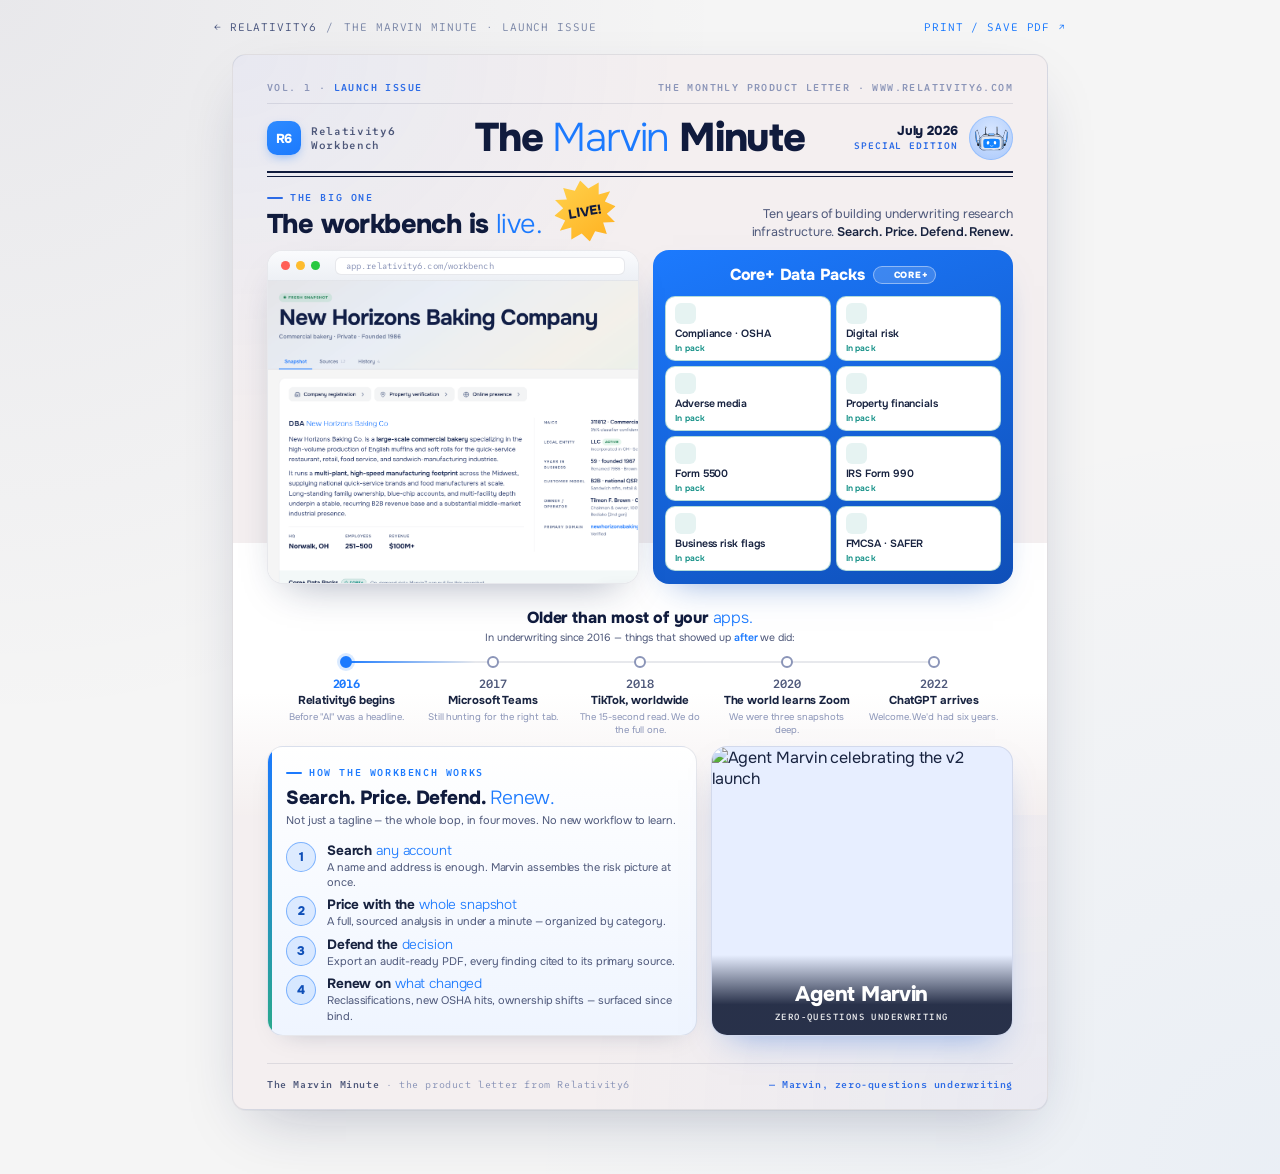
==== marvin-minute/index.html @ 0a1f783b "Host Marvin Minute launch issue + preview card; add Data & Analytics to Week 2" ====
<!DOCTYPE html>
<html lang="en">
<head>
<meta charset="UTF-8" />
<meta name="viewport" content="width=device-width, initial-scale=1.0" />
<title>The Marvin Minute · Launch Issue · Relativity6</title>
<link rel="preconnect" href="https://fonts.googleapis.com" />
<link rel="preconnect" href="https://fonts.gstatic.com" crossorigin />
<link href="https://fonts.googleapis.com/css2?family=Onest:wght@200;300;400;500;600;700;800&family=SUSE+Mono:wght@400;500;600;700&display=swap" rel="stylesheet" />
<link rel="stylesheet" href="artifacts.css" />
</head>
<body>
  <div class="doc-bar">
    <a href="https://relativity6.com">← Relativity6</a><span class="sep">/</span><span>The Marvin Minute · Launch Issue</span>
    <a class="print" href="#" onclick="window.print();return false;">Print / Save PDF ↗</a>
  </div>
  <svg width="0" height="0" style="position:absolute;" aria-hidden="true">
    <defs>
      <symbol id="marvin-bot" viewBox="0 0 568.15 417.18">
        <path fill="#1c232d" d="M383.16,417.18c25.89-.9,62.48.03,79.36-22.56,2.19-2.94,5.08-10.02,6.55-11.44,1.91-1.86,10.29-4.11,13.77-6.22,6.96-4.23,12.53-11.2,14.97-19.02,1.16-3.71,2.56-19.04,3.13-19.87.55-.8,15.24-2.35,18.82-4.16,5.38-2.72,10.06-10.33,10.7-16.29,1.02-9.58-2.02-29.13.23-36.77,1.05-3.57,15.72-11.36,17.83-15.15,1.42-2.54.96-5.53,1.78-8.21l17.85-152.73c-.22-1.75-15.65-19.74-18.18-22.62-2.65-3.01-21.01-22.9-22.5-23.55-2.54-1.1-4.65,2.74-5.28,4.76l-39.67,129.8c-3.07-2.09-8.8-2.47-11.36-4.11-2.19-1.41-7.99-11.21-12.13-14.86-5.83-5.13-17.88-9.06-20.44-11.54-4.19-4.07-4.3-13.18-13.67-19.32-8.51-5.57-30.22-4.99-31.18-6.28-.87-1.16.59-13.22-.57-16.94-1.52-4.9-6.81-3.22-7.6-8.39-2.02-13.21.99-33.32,1.11-47.01.07-7.98-2.62-34.57-.52-39.52.7-1.67,4.69-4.54,5.69-7.3,4.8-13.34-11.5-23.89-21.24-13.26-7.28,7.94-.76,15.59,3.09,22.99v84.12c.54,3.35-7.05,5.87-7.05,8.94v15.5c-6.53-1.83-28.5.52-32.76-2.21-3.77-2.41-.75-15.61-12.65-16.84-24.66-2.55-53.77,1.95-78.9.11-6.53-.43-8.48,15.82-11.19,16.8l-33.33,2.14v-15.5c0-3.29-7.7-5.59-8.07-7.97l.04-85.07c3.32-8.28,10.39-12.59,4.04-21.97-8.65-12.77-27.36-1.76-21.48,12.5,3.15,7.64,4.75,7.49,5.38,17.61,1.17,18.91,2.3,55.59.17,73.96-.76,6.54-5.8,6.61-6.85,10.15-1.2,4.06,1.1,13.67-1.09,16.71-.89,1.24-21.84,1.3-29.6,6.57-9.34,6.35-9.28,16.33-13.43,20.56-2.3,2.34-13.22,6.76-18.04,10.94-3.76,3.26-11.09,14.34-12.02,14.97-.82.55-12.45,4.03-12.94,3.55L42.97,59.58c-1.08-.91-1.9-.29-2.96.06-2.19.72-28.07,29.33-31.53,33.48C2.95,99.76-.24,101.39.01,110.62c.8,29.13,8.3,66.29,11.83,96.15,2.04,17.19,2.34,38.1,5.37,54.63,1.63,8.87,18.13,15.64,19.53,20.45,2.06,7.09-.63,24.9.24,33.76,1.39,14.26,8.83,19.78,22.47,21.5,1.57.2,7.22-.25,7.48.02.3.3-.19,6.78.02,8.49,2.08,17.27,9.26,29.02,25.92,35.08,1.48.54,3.9.05,4.84.64.76.47,6.41,12.11,9.16,15.33,17.36,20.29,52.32,19.59,77.41,20.52M372.65,121.66c1.18-5.68,16.37-5.08,15.96,2.47-4.54-1.35-8.98-.68-13.5-.99-1.46-.1-2.92.75-2.46-1.48ZM336.66,142.14c.59-.58,14.3-.12,16.52-.04,15,.5,45.18,1.09,58.65,4.3,7.57,1.8,14.72,6.83,16.74,14.74l-88.24-3.95c-1.38-.42-4.21-14.5-3.66-15.04ZM258.74,125.64c0-.11,1.39-1.5,1.5-1.5h60.94c1.51.5,9.3,22.07,8.49,22.99h-70.93s0-21.49,0-21.49ZM243.23,125.11c2.31-2.14,9.22-.46,12.52-.97v23c0,.93-17.2,1.2-18.51,1.01-1.83-.27-1.3.56-1.5-1.51-.2-2.06,6.37-20.48,7.5-21.53ZM190.56,119.38c.77.75,1.69,4.28,1.24,4.75-.52.54-12.41-2.28-14.97-1-1.67-6.47,11.38-6.05,13.73-3.75ZM153.58,146.37l75.19-4.23c.59.52-3.91,14.81-4.66,15.04l-87.25,3.95c3.01-7.52,8.84-12.76,16.72-14.75ZM24.04,259.57c-4.13-21.12-4.61-48.69-7.19-70.8-3.09-26.4-6.41-52.81-9.96-79.16.02-4.95,4.45-8.21,7.59-11.46l21.47,171.97c-1.03,1.2-11.22-7-11.92-10.56ZM64.43,295.14h-19.48c-.3,0-.3-6,0-6,2.96,0,20.25-.75,20.98,0,.5.52-.04,6-1.5,6ZM65.93,283.14h-21.98c-1.05,0-.08-19.12,0-21,.36-7.92-.8-13.09,8.18-16.31,17.31-6.21,13.55-.84,13.8,13.31.04,2.13,1.2,24,0,24ZM66.04,225.74c-.37,2.32.42,8.22-.25,9.25-.5.77-14.51,3.12-17.84,4.65-3.46,1.58-6.03,4.26-8.99,6.49L20.09,92.58c.14-2.19,10.99-13.96,13.35-16.45.99-1.04,5.24-5.95,6.49-4.98l38.03,126.55c-2.87,5.79-6.91,10.6-9.08,16.91-1.1,3.19-2.32,7.83-2.85,11.15ZM80.41,340.15c2.78,8.95,12.6,11.52,13.33,13.65,1.09,3.15.66,15.23.65,19.35-25.16-7.33-19.76-37.3-20.43-57.55-.89-27-3.09-59.23-1.08-86.01.98-13.1,7.51-29.44,22.02-31.45-2.39,5.97-1.63,15.69-3.43,21.06-.97,2.92-6.74,4.7-9.38,8.61-2.94,4.34-3.84,9.62-4.21,14.78-2.27,31.15,1.86,66.32,2.53,97.56ZM453.04,396.12c-19.1,18.41-74.91,13.46-100.93,13.98-43.74.86-87.99,1.9-131.88,1.09-24.46-.45-81.61,1.11-100.67-11.23-23.9-15.47-20.31-58.01-21.62-83.36-1.45-28.14-3.53-56.75-2.08-85,2.51-48.64,15.22-63.93,64.44-66.5,20.54-1.07,42.61-1.24,63.28-1.66,51.55-1.04,104.19-1.35,155.59.66,53.38,2.09,88.77-2.35,93.35,62.56,1.65,23.41.88,54.27.06,78.02-.82,23.47-2.38,74.9-19.53,91.45ZM494.47,315.6c-.65,15.28,1.48,39.98-10.41,51.58-1.8,1.75-10.54,7.69-12.53,5.95-.79-.69,3.93-17.57,3.16-20.82,12.73-3.13,14.11-13.32,14.86-24.64,1.03-15.64-.2-33.17-.08-49.08.1-12.65,3.45-32.7-.25-44.67-2.43-7.83-9.48-9.38-11.45-13.54-.72-1.51-5.35-23.26-3.73-23.27,7.34,0,16.32,13.14,18.51,19.48,6.78,19.67,2.91,75.99,1.92,99ZM523.48,297.14h-20.98c-.17-1.41-.26-7,1.5-7,2.59,0,18.79-.69,19.48,0,.25.25.35,7,0,7ZM523.48,284.14h-20.98c-1.25,0-.02-22.77,0-25,.02-2.22-.54-14.48,0-15,1.1-1.09,10.56.93,12.69,1.81,7.36,3.03,7.76,8.04,8.3,15.2.13,1.78,1.15,23,0,23ZM527.98,247.15c-1.01-8.81-24.45-9.99-25.46-11.03-.43-.44-.83-10.05-1.29-12.21-2.27-10.56-5.37-17.96-12.31-26.26l38.56-126.9c-.22-1.02,1.83-.74,1.98-.61.13.11.47,1.98,1.46,3.01,3.32,3.47,16.5,15.7,16.59,19.42l-19.53,154.57ZM542.17,261.84c-.35.56-9.61,8.02-10.21,8.28-1.19.51-1.89-.18-1.44-1.43l22.43-171.56c5.11,4.82,9.15,7.5,7.48,15.48l-18.26,149.22Z"/>
        <path fill="#d1e1ff" d="M223.57,163.44c51.55-1.04,104.19-1.35,155.59.66,53.38,2.09,88.77-2.35,93.35,62.56,1.65,23.41.88,54.27.06,78.02-.82,23.47-2.38,74.9-19.53,91.45-19.1,18.41-74.91,13.46-100.93,13.98-43.74.86-87.99,1.9-131.88,1.09-24.46-.45-81.61,1.11-100.67-11.23-23.9-15.47-20.32-58.01-21.62-83.36-1.45-28.14-3.53-56.75-2.08-85,2.51-48.64,15.22-63.93,64.44-66.5,20.54-1.07,42.61-1.24,63.28-1.66ZM222.58,173.44c-21.53.47-81.51-.29-97.93,8.97-22.16,12.49-19.32,50.38-19.71,72.27-.55,31.18-.68,64.58,3.09,95.83,7.06,58.45,39.96,48.01,88.32,49.6,58.5,1.92,116.3,1.68,174.75,0,36.9-1.06,78.48,7.84,86.31-38.61,5.9-34.99,6.93-89.16,5.18-124.89-1.78-36.42-5.14-56.5-45.46-60.5-60.19-5.97-133.49-3.99-194.55-2.66Z"/>
        <path fill="#d1e1ff" d="M529.46,70.15c.13.11.47,1.98,1.46,3.01,3.32,3.47,16.5,15.69,16.59,19.42l-19.53,154.57c-1.01-8.81-24.45-9.99-25.46-11.03-.43-.44-.83-10.05-1.29-12.21-2.27-10.56-5.37-17.96-12.31-26.26l38.56-126.9c-.22-1.02,1.83-.74,1.98-.61Z"/>
        <path fill="#d1e1ff" d="M39.94,71.14l38.03,126.55c-2.87,5.79-6.91,10.6-9.08,16.91-1.1,3.19-2.32,7.83-2.85,11.15-.37,2.32.42,8.22-.25,9.25-.5.77-14.51,3.12-17.84,4.65s-6.03,4.26-8.99,6.49L20.1,92.58c.14-2.19,10.99-13.96,13.35-16.45.99-1.04,5.24-5.95,6.49-4.98Z"/>
        <path fill="#1283ff" d="M35.95,270.13c-1.03,1.2-11.22-7-11.92-10.56-4.13-21.12-4.61-48.69-7.19-70.8-3.09-26.4-6.41-52.81-9.96-79.16.02-4.95,4.45-8.21,7.59-11.46l21.47,171.97Z"/>
        <path fill="#1283ff" d="M542.17,261.84c-.35.56-9.61,8.02-10.21,8.28-1.19.51-1.89-.18-1.44-1.43l22.43-171.56c5.12,4.82,9.15,7.5,7.48,15.48l-18.26,149.22Z"/>
        <path fill="#7abaff" d="M321.18,124.14c1.51.5,9.3,22.07,8.49,22.99h-70.93s0-21.49,0-21.49c0-.11,1.39-1.5,1.5-1.5h60.94Z"/>
        <path fill="#7abaff" d="M471.54,373.13c-.79-.69,3.93-17.57,3.16-20.82,12.73-3.13,14.11-13.32,14.86-24.64,1.03-15.64-.2-33.17-.08-49.08.1-12.65,3.45-32.7-.25-44.67-2.43-7.83-9.48-9.38-11.45-13.54-.72-1.51-5.35-23.26-3.73-23.27,7.34,0,16.32,13.14,18.51,19.48,6.78,19.67,2.91,75.99,1.92,99-.65,15.28,1.48,39.98-10.41,51.58-1.8,1.75-10.54,7.69-12.53,5.95Z"/>
        <path fill="#7abaff" d="M94.9,198.14c-2.39,5.97-1.63,15.69-3.43,21.06-.97,2.92-6.74,4.7-9.38,8.61-2.94,4.34-3.84,9.62-4.21,14.78-2.27,31.15,1.86,66.32,2.53,97.56,2.78,8.95,12.6,11.52,13.33,13.65,1.09,3.15.66,15.23.65,19.35-25.16-7.33-19.76-37.3-20.43-57.55-.89-27-3.09-59.23-1.08-86.01.98-13.1,7.51-29.44,22.02-31.45Z"/>
        <path fill="#e1e7ef" d="M428.57,161.13l-88.24-3.95c-1.38-.42-4.21-14.5-3.66-15.04.59-.58,14.3-.12,16.52-.04,15,.5,45.18,1.09,58.65,4.3,7.57,1.8,14.72,6.83,16.74,14.74Z"/>
        <path fill="#e1e7ef" d="M228.77,142.14c.59.52-3.91,14.81-4.66,15.04l-87.25,3.95c3.01-7.52,8.84-12.76,16.72-14.75l75.19-4.23Z"/>
        <path fill="#7abaff" d="M65.93,259.14c.04,2.13,1.2,24,0,24h-21.98c-1.05,0-.08-19.12,0-21,7.15-2.45,14.39-3.54,21.98-3Z"/>
        <path fill="#7abaff" d="M523.48,261.14c.13,1.78,1.15,23,0,23h-20.98c-1.25,0-.02-22.77,0-25l20.98,2Z"/>
        <path fill="#7abaff" d="M255.74,124.14v23c0,.93-17.2,1.2-18.51,1.01-1.83-.27-1.3.56-1.5-1.51s6.37-20.48,7.5-21.53c2.31-2.14,9.22-.46,12.52-.97Z"/>
        <path fill="#fff" d="M65.93,259.14c-7.59-.54-14.82.55-21.98,3,.36-7.92-.8-13.09,8.18-16.31,17.31-6.21,13.55-.84,13.8,13.31Z"/>
        <path fill="#fff" d="M523.48,261.14l-20.98-2c.02-2.22-.54-14.48,0-15,1.1-1.09,10.56.93,12.69,1.81,7.36,3.03,7.76,8.04,8.3,15.2Z"/>
        <path fill="#7abaff" d="M523.48,290.14c.25.25.35,7,0,7h-20.98c-.17-1.41-.26-7,1.5-7,2.59,0,18.79-.69,19.48,0Z"/>
        <path fill="#7abaff" d="M65.93,289.14c.5.52-.04,6-1.5,6h-19.48c-.3,0-.3-6,0-6,2.96,0,20.25-.75,20.98,0Z"/>
        <path fill="#1283ff" d="M388.61,124.13c-4.54-1.35-8.98-.68-13.5-.99-1.46-.1-2.92.75-2.46-1.48,1.18-5.68,16.37-5.08,15.96,2.47Z"/>
        <path fill="#1283ff" d="M190.56,119.38c.77.75,1.69,4.28,1.24,4.75-.52.54-12.41-2.28-14.97-1-1.67-6.47,11.38-6.05,13.73-3.75Z"/>
        <path fill="#23334b" d="M222.58,173.44c61.06-1.33,134.36-3.31,194.55,2.66,40.32,4,43.67,24.08,45.46,60.5,1.75,35.73.72,89.9-5.18,124.89-7.83,46.44-49.41,37.55-86.31,38.61-58.45,1.68-116.25,1.92-174.75,0-48.36-1.58-81.26,8.85-88.32-49.6-3.77-31.25-3.64-64.65-3.09-95.83.39-21.89-2.45-59.78,19.71-72.27,16.43-9.26,76.41-8.5,97.93-8.97ZM229.57,179.44c-21.77.41-84.85-.83-101.38,7.53-3.7,1.87-7.25,5-9.51,8.48-13.31,20.47-8.95,109.07-6.78,136.18,1.23,15.37,1.62,41.9,13.45,52.54,14.37,12.91,58.44,9.46,77.98,9.94,65.04,1.61,133.88,3.03,198.81.08,30.97-1.41,45.74-3.91,50.28-37.67,4.81-35.85,10.07-119.73-.15-152.58-6.22-19.99-24.67-21.79-43.13-22.83-58.3-3.26-121.04-2.75-179.56-1.66Z"/>
        <path fill="#e1e7ef" d="M229.57,179.44c58.53-1.09,121.27-1.59,179.56,1.66,18.46,1.03,36.91,2.84,43.13,22.83,10.22,32.84,4.96,116.73.15,152.58-4.53,33.76-19.3,36.27-50.28,37.67-64.93,2.96-133.76,1.53-198.81-.08-19.54-.48-63.61,2.97-77.98-9.94-11.83-10.63-12.22-37.17-13.45-52.54-2.17-27.11-6.53-115.71,6.78-136.18,2.27-3.48,5.81-6.61,9.51-8.48,16.52-8.36,79.61-7.12,101.38-7.53ZM231.57,215.44c-11.36.25-22.98.16-34.3.66-27.18,1.2-51.03-.22-53.45,33.5-1.7,23.75-.49,56.04,1,80.08,1.62,26.26,6.9,38.37,35.47,40.5,56.77,4.24,123.63,1.77,180.82-.08,27.38-.88,58.74,5.06,62.46-31.48,1.96-19.27,5.09-86.85-.78-102.18-7.58-19.79-29.76-19.59-47.61-20.34-46.82-1.97-96.64-1.7-143.6-.66Z"/>
        <path fill="#1283ff" d="M231.57,215.44c46.96-1.04,96.78-1.3,143.6.66,17.85.75,40.03.55,47.61,20.34,5.87,15.32,2.74,82.9.78,102.18-3.72,36.55-35.07,30.6-62.46,31.48-57.19,1.85-124.05,4.32-180.82.08-28.56-2.13-33.84-14.24-35.47-40.5-1.48-24.04-2.7-56.33-1-80.08,2.41-33.72,26.26-32.3,53.45-33.5,11.33-.5,22.95-.41,34.3-.66Z"/>
        <circle fill="#e1e7ef" cx="183.77" cy="12.85" r="9.73"/>
        <circle fill="#e1e7ef" cx="379.59" cy="12.85" r="9.73"/>
        <circle fill="#fff" cx="186.95" cy="10.2" r="2.65"/>
        <circle fill="#fff" cx="383.11" cy="10.2" r="2.65"/>
        <path fill="#fff" d="M223.15,251.64c13.49-1.52,24.2,12.09,24.12,24.7-.08,13.31-9.58,36.53-25.53,36.31-23.6-.33-26.99-57.83,1.41-61.01Z"/>
        <path fill="#fff" d="M342.37,252.25c8.33-.66,16.75,5.71,20.14,12.94,3.13,6.68,3.73,23.94,1.75,31.06-1.67,6.03-8.59,15.38-15.2,16.33-27.92,4.04-36.58-57.98-6.69-60.33Z"/>
        <path fill="#fff" d="M254.6,327.2c1.97-.63,6.78,3.09,9.07,4.03,14.75,6.09,32.11,6.8,46.47-.81,1.54-.82,7.76-6.47,7.81-.46.04,4.96-13.44,11.75-17.72,13.25-12.33,4.34-25.75,2.7-36.86-4.11-1.7-1.04-13.98-10.24-8.76-11.91Z"/>
      </symbol>
      <symbol id="marvin-full" viewBox="0 0 568.15 677.61">
        <path fill="#1c232d" d="M360.64,592.14c4.56,4.51,19.74-11.99,25.03-5.29,10.26,25.83,21.35,51.78,29.18,78.52,1.03,3.51,4.43,10.24.02,11.56l-267.99.68c-4.78-2-1.51-8.68-.53-12.47,6.76-26.11,18.77-52.84,27.55-78.42,5.26-7.24,21.13,11.08,25.41,5.42,1.42-1.88,1.17-20.21.43-20.96-.42-.43-6.48.04-10.46-5.02-3.5-4.44-2.37-8.27-4.41-11.59-2.39-3.89-13.87-8.06-15.1-14.88-3.08-5.94-4.92-51.79-7.45-52.57-2.95-.91-10.09,3.64-13.23,3.84s-4.48-2.76-7.51-.88-14.94,21.08-15.55,24.82c-.53,3.22,4.33,7.56,6.02,11.56,1.07,2.53,1.24,6.98,2.36,8.64.83,1.23,8.88,4.76,11.36,6.63,5.19,3.92,13.7,15.45,14,21.99.25,5.59-11.62,26.76-16.62,28.21-1.95.57-8-.1-8.29.2-1.7,1.8,2.84,11.65-9.97,15.52-9.27,2.8-49.55,7.01-59.29,6.42-11.44-.7-11.03-11.54-14.91-14.67-1.33-1.08-6.78-1.66-9.67-3.82-4.24-3.15-6.94-9.8-7.03-14.95-.2-10.68,11.27-58.38,17.52-66.44,4.67-6.02,12.57-4.65,14.2-6.29.43-.43,3.07-9.36,4.05-11.44,9.25-19.55,21.7-36.24,40.44-47.52,3.39-2.04,11.67-4.42,13.64-6.35,1.9-1.86,1.41-4.35,2.72-5.53,1.24-1.11,28.4-10.96,31.22-11.49l76.99-1.43c-.14-1.74.49-4.71-.44-6.07-1.42-2.07-43.47-.65-50.05-.9-25.09-.92-60.05-.23-77.41-20.52-2.75-3.22-8.41-14.85-9.16-15.33-.94-.59-3.36-.1-4.84-.64-16.65-6.06-23.84-17.81-25.92-35.08-.21-1.71.28-8.19-.02-8.49-.26-.26-5.91.18-7.48-.02-13.64-1.73-21.08-7.25-22.47-21.5-.87-8.86,1.83-26.68-.24-33.76-1.4-4.81-17.9-11.59-19.53-20.45-3.03-16.53-3.33-37.44-5.37-54.63C8.32,176.92.82,139.75.01,110.62c-.25-9.24,2.94-10.86,8.46-17.5,3.46-4.16,29.35-32.76,31.53-33.48,1.06-.35,1.88-.97,2.96-.06l40.95,133.56c.5.49,12.12-2.99,12.94-3.55.93-.63,8.26-11.71,12.02-14.97,4.83-4.18,15.75-8.6,18.04-10.94,4.15-4.22,4.08-14.21,13.43-20.56,7.75-5.27,28.7-5.33,29.6-6.57,2.19-3.04-.1-12.65,1.09-16.71,1.04-3.53,6.09-3.61,6.85-10.15,2.13-18.36.99-55.05-.17-73.96-.62-10.12-2.23-9.97-5.38-17.61-5.88-14.26,12.83-25.27,21.48-12.5,6.35,9.37-.72,13.69-4.04,21.97l-.04,85.07c.37,2.39,8.07,4.68,8.07,7.97v15.5l33.33-2.14c2.71-.98,4.66-17.22,11.19-16.8,25.14,1.84,54.25-2.67,78.9-.11,11.89,1.23,8.88,14.43,12.65,16.84,4.26,2.73,26.23.38,32.76,2.21v-15.5c0-3.07,7.59-5.59,7.06-8.94V27.58c-3.86-7.4-10.38-15.05-3.1-22.99,9.74-10.62,26.03-.08,21.24,13.26-.99,2.76-4.98,5.64-5.69,7.3-2.1,4.96.59,31.55.52,39.52-.12,13.69-3.13,33.8-1.11,47.01.79,5.17,6.09,3.49,7.6,8.39,1.15,3.72-.3,15.78.57,16.94.96,1.29,22.68.71,31.18,6.28,9.37,6.14,9.48,15.25,13.67,19.32,2.56,2.48,14.6,6.41,20.44,11.54,4.14,3.64,9.94,13.45,12.13,14.86,2.56,1.65,8.29,2.02,11.36,4.11l39.67-129.8c.63-2.02,2.74-5.86,5.28-4.76,1.49.65,19.85,20.54,22.5,23.55s17.96,20.87,18.18,22.62l-17.85,152.73c-.83,2.69-.37,5.67-1.78,8.21-2.11,3.79-16.78,11.59-17.83,15.15-2.25,7.64.79,27.19-.23,36.77-.63,5.97-5.32,13.57-10.7,16.29-3.47,2.11-11.86,4.36-13.77,6.22-1.47,1.42-4.36,8.5-6.55,11.44-16.88,22.59-53.46,21.66-79.36,22.56-7.38.26-55.41-1.04-57.49.96-.22.21-.29,6,0,6h68.43c.69,0,6.22,1.18,7.51,1.48,3.3.78,30.76,9.82,31.97,11,1.62,1.57.37,4.28,1.95,6.05,1.04,1.17,7.69,2.66,10.06,3.93,15.9,8.48,29.14,22.28,38.09,37.87,3.12,5.43,7.71,19.3,10.38,22.61,2.09,2.6,8.21,1.77,11.94,5.05,8.39,7.39,21.16,62.17,19.23,73.27-.96,5.52-4.82,9.96-9.76,12.22-1.8.83-5.76.92-6.74,1.75-3.05,2.58-2.42,13.29-13,14.58-12.82-2.74-58.85-1.71-67.1-9.37-4.32-4.01-3.28-12.25-4.06-13.44-.19-.29-3.47,2.25-6.77,1.37-5.08-1.35-13.99-16.45-15.67-21.39-4.85-14.22,5.4-25.26,16.54-32.4,1.58-1.01,7.52-3.37,7.74-3.74.37-.62.41-6.35,1.38-9.13,1.07-3.09,6.68-8.76,6.61-10.02-.23-4.61-13.53-25.42-17.84-27.27-1.5-.64-3.78,1.85-7.34,1.53-4.31-.38-11.32-7.77-12.51-2.27-3.29,15.18-4.69,41.45-9.56,54.45-.95,2.53-11.31,10.6-12,11.89-1.64,3.08-.63,7.19-3.52,11.48-4.28,6.37-11,4.85-11,5.49,0,2.96-.75,20.26,0,21ZM529.46,70.15c-.15-.13-2.2-.41-1.98.61l-38.56,126.9c6.94,8.3,10.04,15.7,12.31,26.26.46,2.16.87,11.77,1.29,12.21,1,1.03,24.45,2.21,25.46,11.03l19.53-154.57c-.09-3.73-13.28-15.95-16.59-19.42-.99-1.03-1.33-2.9-1.46-3.01ZM39.94,71.14c-1.25-.96-5.51,3.94-6.49,4.98-2.37,2.49-13.21,14.26-13.35,16.45l18.87,153.56c2.96-2.24,5.53-4.91,8.99-6.49s17.34-3.87,17.84-4.65c.67-1.03-.12-6.94.25-9.25.52-3.32,1.75-7.95,2.85-11.15,2.17-6.3,6.21-11.12,9.08-16.91l-38.03-126.55ZM542.17,261.84l18.26-149.22c1.67-7.98-2.36-10.66-7.48-15.48l-22.43,171.56c-.45,1.25.25,1.94,1.44,1.43.6-.26,9.86-7.73,10.21-8.28ZM35.95,270.13L14.48,98.16c-3.15,3.24-7.57,6.5-7.59,11.46,3.55,26.35,6.87,52.75,9.96,79.16,2.59,22.11,3.06,49.68,7.19,70.8.7,3.56,10.89,11.76,11.92,10.56ZM190.56,119.38c-2.35-2.3-15.4-2.72-13.73,3.75,2.56-1.28,14.45,1.54,14.97,1,.45-.47-.47-4-1.24-4.75ZM388.61,124.13c.41-7.55-14.78-8.16-15.96-2.47-.46,2.24,1,1.38,2.46,1.48,4.52.31,8.96-.36,13.5.99ZM255.74,124.14c-3.3.51-10.21-1.17-12.52.97-1.13,1.05-7.7,19.46-7.5,21.53s-.33,1.24,1.5,1.51c1.32.19,18.51-.08,18.51-1.01v-23ZM321.18,124.14h-60.94c-.11,0-1.5,1.39-1.5,1.5v21.5h70.93c.81-.93-6.98-22.5-8.49-23ZM228.77,142.14l-75.19,4.23c-7.88,2-13.71,7.23-16.72,14.75l87.25-3.95c.75-.22,5.25-14.51,4.66-15.04ZM428.57,161.13c-2.01-7.91-9.17-12.94-16.74-14.74-13.47-3.2-43.65-3.79-58.65-4.3-2.23-.07-15.94-.54-16.52.04-.55.54,2.28,14.62,3.66,15.04l88.24,3.95ZM223.57,163.44c-20.66.42-42.73.59-63.28,1.66-49.21,2.57-61.93,17.86-64.44,66.5-1.46,28.25.63,56.86,2.08,85,1.31,25.35-2.28,67.89,21.62,83.36,19.06,12.34,76.22,10.78,100.67,11.23,43.89.81,88.14-.23,131.88-1.09,26.01-.51,81.83,4.44,100.93-13.98,17.16-16.54,18.72-67.98,19.53-91.45.83-23.75,1.6-54.61-.06-78.02-4.58-64.91-39.97-60.46-93.35-62.56-51.4-2.01-104.03-1.7-155.59-.66ZM471.54,373.13c1.99,1.74,10.73-4.2,12.53-5.95,11.89-11.61,9.75-36.3,10.41-51.58.98-23.01,4.86-79.33-1.92-99-2.18-6.34-11.17-19.48-18.51-19.48-1.62,0,3.01,21.75,3.73,23.27,1.97,4.16,9.02,5.71,11.45,13.54,3.71,11.97.35,32.02.25,44.67-.13,15.91,1.11,33.44.08,49.08-.75,11.32-2.13,21.51-14.86,24.64.77,3.25-3.95,20.12-3.16,20.82ZM94.9,198.14c-14.51,2-21.04,18.35-22.02,31.45-2.01,26.78.19,59.01,1.08,86.01.67,20.25-4.74,50.22,20.43,57.55,0-4.12.44-16.21-.65-19.35-.74-2.13-10.56-4.7-13.33-13.65-.68-31.24-4.81-66.41-2.53-97.56.38-5.16,1.27-10.44,4.21-14.78,2.65-3.91,8.41-5.69,9.38-8.61,1.79-5.37,1.03-15.09,3.43-21.06ZM43.95,262.14c-.08,1.88-1.05,21,0,21h21.98c1.2,0,.04-21.87,0-24-.25-14.15,3.51-19.52-13.8-13.31-8.98,3.22-7.83,8.39-8.18,16.31ZM502.5,259.14c-.02,2.23-1.25,25,0,25h20.98c1.15,0,.13-21.22,0-23-.53-7.16-.94-12.16-8.3-15.2-2.13-.88-11.59-2.9-12.69-1.81-.53.53.02,12.79,0,15ZM65.93,289.14c-.73-.75-18.02,0-20.98,0-.3,0-.3,6,0,6h19.48c1.46,0,2-5.48,1.5-6ZM523.48,290.14c-.69-.69-16.89,0-19.48,0-1.76,0-1.67,5.59-1.5,7h20.98c.35,0,.25-6.75,0-7ZM317.68,421.14h-74.93v4h74.93v-4ZM393.61,432.14h-229.78l12.92,104.57c31.49.78,63.02.43,94.52.48,3.11,0,8,.2,11.08.19,29.04-.04,66.65.74,94.82-.19,2.73-.09,3.55-3.68,4.29-7.7,4.56-24.73,10.84-65.27,12.12-89.86.06-1.18.28-7.22.02-7.48ZM157.7,440c1.31-2.06.21-6.12-3.26-5.87-1.1.08-20.38,6.59-20.64,7.66-1.2,4.94,14.98,33.49,16.67,40.42.65.1,4.01-.84,4.24-1.22,2.52-3.97-14.01-29.87-12.75-34.2.95-3.28,15-5.63,15.74-6.79ZM426.53,441.2c-.75-1.12-24.98-8.03-25.93-7.07-.21.21-.15,5.74.05,5.96.65.69,17.47,3.12,18.01,5.68.89,4.17-15.74,32.72-14.03,35.32.45.69,5.51,1.8,5.85-.56,1.59-4.82,17.25-37.51,16.05-39.32ZM128.85,494.13c.14-.09.41-1.91,1.46-3.01,2.67-2.81,8.13-6.18,7.41-10.24-.47-2.63-17.08-26.69-19.15-26.58-3.47.18-22.26,14.41-20.66,16.82.44.66,10.99,5.48,13.89,7.6,2.03,1.48,4.74,3.7,6.61,5.38,2.01,1.82,8.73,11.05,10.44,10.02ZM439.76,454.33c-1.42.75-17.78,24.74-18.05,26.54-.24,1.59,9.62,13.07,10.46,13.23.98.18,10.68-11.05,12.92-12.93,2.92-2.43,16.24-9.6,16.45-10.56.47-2.13-17.41-18.58-21.79-16.28ZM473.53,485.12c.69-.91-6.82-11.03-8.01-11.54-5.02-2.14-31.06,20.04-30.75,24.89.02.36,2.53,6.45,2.82,6.67,1.06.81,16.53-14.07,20.09-14.37,2.02-2.28,15.35-4.97,15.85-5.64ZM86.91,485.12c.46.7,12.75,4.3,15.67,5.83,3.18,1.66,7.88,4.97,10.78,7.21,3.9,3.02,8.66,12.18,11.07,1.98.91-3.85-4.58-9.67-7.52-12.55-3.76-3.68-18.68-15.62-23.58-12.54-1.26.79-7.14,8.98-6.43,10.06ZM484.52,509.13c1.09-1.13-6.68-21.81-10.29-21.84-5.07-.04-30.17,14.45-32.73,19.29-1.09,2.06-2.03,7.77.63,8.43,1.14.28,19.34-4.24,23.03-4.74,3.18-.43,18.68-.44,19.35-1.14ZM117.85,515.14c2.41-6.51.91-7.88-3.51-11.97-5.14-4.76-21.4-14.52-28.22-14.86-5.14-.25-9.73,15.35-12.1,19.44l43.83,7.38ZM121.55,524.47c-7.56-6.12-48.03-8.64-58.14-7.35-7.23.92-9.08,10.52-11.18,16.81-3.62,10.87-10.4,36.99-9.33,47.76.98,9.78,6.56,8.7,14.57,8.49s22.07-.77,29.84-2.13c20.42-3.57,12.97-35.79,21.36-49.62,5.1-8.4,15.54-5.63,16.19-6.3,1.22-1.25-2.04-6.62-3.32-7.66ZM434.58,533.13c.32.32,5.92-1.26,9.05-.57,18.29,4.04,7.54,45.43,23,53.99,6.67,3.69,26.21,2.46,34.42,2.55,4.93.05,10.6,3.37,14.48-2.42s-1.03-23.55-2.52-30.55c-1.39-6.5-8.27-36.23-13.51-38.47-2.89-1.24-22-.77-26.44-.5-7.53.45-29.16,2.84-34.52,7.45-1.56,1.35-5.32,7.13-3.95,8.53ZM432.59,568.13l15.82-8.63c1.21-24.84-12.46-25.94-28.71-11.71,2.43,2.39,11.86,19.73,12.89,20.35ZM139.72,546.29c-.51-.87-11.84-6.58-13.59-6.91-6.77-1.26-10.35-.94-12.74,5.77-.62,1.76-2.87,14.23-2.43,14.89.2.31,5.41,1.66,6.95,2.56,1.51.88,7.8,5.67,8.41,5.54,1.26-.28,14.35-20.22,13.39-21.85ZM143.37,550.14c-1.24.21-14.43,19.21-14.48,20.47-.07,1.68,9.44,13.24,10.61,13.44,3.02.52,11.94-15.31,12.32-18.52.43-3.57-5.47-15.9-8.45-15.39ZM416.17,550.18c-4.14.7-8.16,12.06-7.51,16.39.52,3.43,7.84,16.96,11.37,16.62,1.94-.18,11.55-11.41,11.41-12.36-.2-1.33-13.86-20.89-15.27-20.65ZM254.75,557.14c-2.28-2.02-53.5,1.55-60.94,0-.02,4.11.19,6.3,4.55,6.9,9.58,1.33,39.18,1.28,48.96.16,3.5-.4,9.39-5.32,7.43-7.06ZM318.69,571.13c-.23-.22-4.65.15-6.26-.23-11.42-2.72-12.73-12.68-15.38-13.6-1.6-.55-31.17-.7-33.84-.23-2.47.43-2.51,4.75-4.01,7.02-5.57,8.44-9.46,4.33-15.73,6.25-5.45,1.67-.05,19.57-1.59,24.69,1.97.42,3.37.3,4.94,1.84,2.72,2.66,13.33,23.93,15.79,28.91,6.69,13.56,13.7,28.67,17.13,43.36,2.93-3.6,3.24-9.74,4.96-14.52,5.1-14.16,14.86-34.44,22.61-47.37,3.35-5.58,6.09-11.16,12.41-13.78-1.31-3.32-.23-21.56-1.03-22.33ZM367.63,557.14c-2.22-2.16-54.51,1.65-61.94,0-.27,5.41,6.16,7.34,10.6,7.88,9.34,1.15,34.57,1.25,43.9.18,4.01-.46,9.66-5.9,7.43-8.06ZM125.86,598.13c2.79-1.89,1.79-14.03.18-17.67s-12.84-14.77-16.14-12.33c-.78.58-5.33,17.98-4.83,18.82.61,1.02,19.72,11.91,20.79,11.18ZM451.54,569.15c-8.11-1.99-17.81,8.33-18.87,15.57-.38,2.55-.43,12.5,2.5,13.39,1.11.33,19.66-10.14,20.24-11.14,1.04-1.78-5.21-14.26-3.87-17.82ZM232.77,578.14h-23.98v6h23.98v-6ZM326.67,578.14v6h24.98v-6h-24.98ZM117.88,600.13c-1.63-1.75-13.56-10.99-14.47-11-.99,0-7.7,4.8-11.29,5.73-9.11,2.35-21.19,1.56-30.68,2.29-4.82.46-.69,8.34,2.93,8.05l53.51-5.07ZM499.51,597.14c-9.49-.97-23.29.37-32.2-2.28-3.89-1.16-7.76-6.01-10.21-5.78-.85.08-13.51,9.69-13.52,10.55-.02,1.16,2.53,1.39,3.44,1.53,15.06,2.43,31.78,1.89,47.01,4.04,4.17-.1,5.82-4.52,5.48-8.07ZM233.77,590.14c-.87-.89-21.54,0-24.98,0-.3,0-.3,6,0,6h23.48c1.46,0,2-5.48,1.5-6ZM352.65,590.14h-25.97v6h25.97v-6ZM157.84,656.14h76.92c-2.11-6.66-15.44-33.78-20.72-35.76-1.89-.71-4.45.03-6.56-1.18-3.08-1.76-12.22-14.83-16.67-18.57-2.01-1.69-9.19-6.94-11.41-6.56-1.2.21-8.6,22.05-7.59,23.07.5.5,7.98-1.75,12.44,5.05,3.65,5.56,3.1,12.65-1.41,17.49-6.73,7.23-19.85,2.98-21.91,4.57-.49.38-3.55,11.47-3.1,11.89ZM325.68,656.14h76.92c-.09-1.81-2.52-12.55-3.01-13.01-1.07-1.02-20.56,7.22-25.01-8.44-1.53-5.37-1.17-10.99,3.05-15.05s10.51-2.03,10.99-2.51c.9-.9-6.16-23.07-9.46-23.03-1.84.02-10.67,6.84-12.53,8.53-3.58,3.25-12.01,15.28-14.41,16.57-2.42,1.3-4.44.56-6.53,1.46-4.04,1.74-21.56,33.97-20.01,35.48ZM241.76,602.14c-2.37-1.48-32.52,1.12-37.96,0-.86,1.56,4.02,8,4.5,8h36.46c0-1.22-2.63-7.77-3-8ZM356.65,602.14c-1.4-1.25-32.43,0-37.46,0-.87,0-4.13,6.41-3.5,8h36.96c.45,0,4.33-7.7,4-8ZM240.76,651.14c-.28-.28-.05-3.38.44-4.04,1.02-1.38,15.37-1.32,18.09-1.01,4.56.52,4.85,4.33.94,5.04-1.84.33-18.78.7-19.47,0,1.19,1.98-.71,6,5.49,6h22.48c-3.15-9.55-7.79-20.07-12.46-29.03-6.48-12.46-6.05-6.67-17-6.89-2.47-.05-13.62-1.98-14.5-1.08-.56.57.37,3.64.78,4.71,3.13,8.08,10.76,18.86,15.2,26.28ZM336.67,620.14c-1.03-.91-23.62,0-27.47,0-2.04,0-16.49,32.36-17.48,37h24.48c.52,0,2.1-1.13,2.54-1.74-.19-4.88,19.42-33.95,17.94-35.26ZM163.83,638.14c.4.41,9.97.18,11.43-.06,13.76-2.26,2.7-22.58-6.47-16.47-1.03.68-6.06,15.41-4.96,16.53ZM397.61,638.12c.47-.74-5.23-16.03-5.96-16.52-9.48-6.32-22.43,16.58-2.56,17.58,1.52.08,8.01-.26,8.52-1.06ZM152.84,670.14h86.92l-1.88-8.4-80.53-.6c-2.72-.54-4.9,8.65-4.5,9ZM270.73,661.14c-1.72-1.1-22.03.83-25.97,0-.52,1.51.98,9,2.5,9h23.98c2.41,0-.09-8.74-.5-9ZM315.69,661.14c-.92-.92-22.42,0-25.97,0-.45,0-1.43,7.7-1,9h24.98c.46,0,2.43-8.57,2-9ZM320.67,661.08v9.06h86.95v-9.06h-86.95Z"/>
        <path fill="#e1e7ef" d="M393.61,432.14c.26.26.04,6.3-.02,7.48-1.28,24.59-7.56,65.14-12.12,89.86-.74,4.02-1.04,7.59-5.5,7.85-27.5,1.58-64.58,0-93.62.04-3.07,0-7.97-.19-11.08-.19-31.5-.05-63.03.3-94.52-.48l-12.92-104.57h229.78ZM180.54,457.34c-5.06,1.14-4.9,6.13-4.77,10.32.18,5.79,7.33,47.37,9.55,50.46,3.86,5.37,11.87,2.65,12.55-3.46.59-5.31-3.21-25.18-4.37-31.72-1.43-8.1-1.91-28.08-12.96-25.59ZM371.36,457.34c-2.45.71-3.53,3.6-4.25,5.77-4.84,14.59-3.74,36.27-8.31,51.59,2.82,8.89,11.56,8.92,14.54-.35,2.38-7.39,8.35-42.56,8.2-49.85-.11-5.22-5.21-8.61-10.18-7.16Z"/>
        <path fill="#d1e1ff" d="M223.57,163.44c51.55-1.04,104.19-1.35,155.59.66,53.38,2.09,88.77-2.35,93.35,62.56,1.65,23.41.88,54.27.06,78.02-.82,23.47-2.38,74.9-19.53,91.45-19.1,18.41-74.91,13.46-100.93,13.98-43.74.86-87.99,1.9-131.88,1.09-24.46-.45-81.61,1.11-100.67-11.23-23.9-15.47-20.32-58.01-21.62-83.36-1.45-28.14-3.53-56.75-2.08-85,2.51-48.64,15.22-63.93,64.44-66.5,20.54-1.07,42.61-1.24,63.28-1.66ZM222.58,173.44c-21.53.47-81.51-.29-97.93,8.97-22.16,12.49-19.32,50.38-19.71,72.27-.55,31.18-.68,64.58,3.09,95.83,7.06,58.45,39.96,48.01,88.32,49.6,58.5,1.92,116.3,1.68,174.75,0,36.9-1.06,78.48,7.84,86.31-38.61,5.9-34.99,6.93-89.16,5.18-124.89-1.78-36.42-5.14-56.5-45.46-60.5-60.19-5.97-133.49-3.99-194.55-2.66Z"/>
        <path fill="#1283ff" d="M35.95,270.13c-1.03,1.2-11.22-7-11.92-10.56-4.13-21.12-4.61-48.69-7.19-70.8-3.09-26.4-6.41-52.81-9.96-79.16.02-4.95,4.45-8.21,7.59-11.46l21.47,171.97Z"/>
        <path fill="#1283ff" d="M542.17,261.84c-.35.56-9.61,8.02-10.21,8.28-1.19.51-1.89-.18-1.44-1.43l22.43-171.56c5.12,4.82,9.15,7.5,7.48,15.48l-18.26,149.22Z"/>
        <path fill="#7abaff" d="M321.18,124.14c1.51.5,9.3,22.07,8.49,22.99h-70.93s0-21.49,0-21.49c0-.11,1.39-1.5,1.5-1.5h60.94Z"/>
        <path fill="#7abaff" d="M471.54,373.13c-.79-.69,3.93-17.57,3.16-20.82,12.73-3.13,14.11-13.32,14.86-24.64,1.03-15.64-.2-33.17-.08-49.08.1-12.65,3.45-32.7-.25-44.67-2.43-7.83-9.48-9.38-11.45-13.54-.72-1.51-5.35-23.26-3.73-23.27,7.34,0,16.32,13.14,18.51,19.48,6.78,19.67,2.91,75.99,1.92,99-.65,15.28,1.48,39.98-10.41,51.58-1.8,1.75-10.54,7.69-12.53,5.95Z"/>
        <path fill="#7abaff" d="M94.9,198.14c-2.39,5.97-1.63,15.69-3.43,21.06-.97,2.92-6.74,4.7-9.38,8.61-2.94,4.34-3.84,9.62-4.21,14.78-2.27,31.15,1.86,66.32,2.53,97.56,2.78,8.95,12.6,11.52,13.33,13.65,1.09,3.15.66,15.23.65,19.35-25.16-7.33-19.76-37.3-20.43-57.55-.89-27-3.09-59.23-1.08-86.01.98-13.1,7.51-29.44,22.02-31.45Z"/>
        <path fill="#e1e7ef" d="M428.57,161.13l-88.24-3.95c-1.38-.42-4.21-14.5-3.66-15.04.59-.58,14.3-.12,16.52-.04,15,.5,45.18,1.09,58.65,4.3,7.57,1.8,14.72,6.83,16.74,14.74Z"/>
        <path fill="#e1e7ef" d="M228.77,142.14c.59.52-3.91,14.81-4.66,15.04l-87.25,3.95c3.01-7.52,8.84-12.76,16.72-14.75l75.19-4.23Z"/>
        <path fill="#7abaff" d="M65.93,259.14c.04,2.13,1.2,24,0,24h-21.98c-1.05,0-.08-19.12,0-21,7.15-2.45,14.39-3.54,21.98-3Z"/>
        <path fill="#7abaff" d="M523.48,261.14c.13,1.78,1.15,23,0,23h-20.98c-1.25,0-.02-22.77,0-25l20.98,2Z"/>
        <path fill="#7abaff" d="M255.74,124.14v23c0,.93-17.2,1.2-18.51,1.01-1.83-.27-1.3.56-1.5-1.51s6.37-20.48,7.5-21.53c2.31-2.14,9.22-.46,12.52-.97Z"/>
        <path fill="#fff" d="M65.93,259.14c-7.59-.54-14.82.55-21.98,3,.36-7.92-.8-13.09,8.18-16.31,17.31-6.21,13.55-.84,13.8,13.31Z"/>
        <path fill="#fff" d="M523.48,261.14l-20.98-2c.02-2.22-.54-14.48,0-15,1.1-1.09,10.56.93,12.69,1.81,7.36,3.03,7.76,8.04,8.3,15.2Z"/>
        <path fill="#7abaff" d="M523.48,290.14c.25.25.35,7,0,7h-20.98c-.17-1.41-.26-7,1.5-7,2.59,0,18.79-.69,19.48,0Z"/>
        <path fill="#7abaff" d="M65.93,289.14c.5.52-.04,6-1.5,6h-19.48c-.3,0-.3-6,0-6,2.96,0,20.25-.75,20.98,0Z"/>
        <path fill="#1283ff" d="M388.61,124.13c-4.54-1.35-8.98-.68-13.5-.99-1.46-.1-2.92.75-2.46-1.48,1.18-5.68,16.37-5.08,15.96,2.47Z"/>
        <path fill="#1283ff" d="M190.56,119.38c.77.75,1.69,4.28,1.24,4.75-.52.54-12.41-2.28-14.97-1-1.67-6.47,11.38-6.05,13.73-3.75Z"/>
        <path fill="#1e2b59" d="M250.75,448.14l26.79,34.31q2.26-2.87,3.69-4.3c8.4-8.4,15.22-20.26,23.47-29.01,3.54.12,19.59.06,24.92.06.67,7.9,7.07,68.46,7.05,73.94-6.53,0-22.38-.03-25.98,0-.94-9.16-2.51-36.01-2.51-36.01,0,0-26.01,30.71-29.46,35.01-.67,0-1.33,0-2,0l-28.96-35-3.01,36c-8.31-.07-16.67.04-24.98,0l6.15-74.97c8.94,0,16.5.19,24.82-.04Z"/>
        <circle fill="#e1e7ef" cx="183.77" cy="12.85" r="9.73"/>
        <circle fill="#e1e7ef" cx="379.59" cy="12.85" r="9.73"/>
        <circle fill="#fff" cx="186.95" cy="10.2" r="2.65"/>
        <circle fill="#fff" cx="383.11" cy="10.2" r="2.65"/>
        <path fill="#fff" d="M223.15,251.64c13.49-1.52,24.2,12.09,24.12,24.7-.08,13.31-9.58,36.53-25.53,36.31-23.6-.33-26.99-57.83,1.41-61.01Z"/>
        <path fill="#fff" d="M342.37,252.25c8.33-.66,16.75,5.71,20.14,12.94,3.13,6.68,3.73,23.94,1.75,31.06-1.67,6.03-8.59,15.38-15.2,16.33-27.92,4.04-36.58-57.98-6.69-60.33Z"/>
        <path fill="#fff" d="M254.6,327.2c1.97-.63,6.78,3.09,9.07,4.03,14.75,6.09,32.11,6.8,46.47-.81,1.54-.82,7.76-6.47,7.81-.46.04,4.96-13.44,11.75-17.72,13.25-12.33,4.34-25.75,2.7-36.86-4.11-1.7-1.04-13.98-10.24-8.76-11.91Z"/>
      </symbol>
    </defs>
  </svg>
  <section class="artifact">
    <div class="mp-page">

      <!-- Editorial nameplate -->
      <div class="mp-nameplate">
        <div class="mp-np-strip">
          <span>Vol. 1 · <span class="warm">Launch Issue</span></span>
          <span>The monthly product letter · www.relativity6.com</span>
        </div>
        <div class="mp-np-row">
          <div class="mp-np-brand">
            <div class="mp-logo">R6</div>
            <div class="mp-np-wordmark">Relativity6<br/>Workbench</div>
          </div>
          <h1 class="mp-np-title">The <em>Marvin</em> Minute</h1>
          <div class="mp-np-right">
            <div class="mp-np-issue">July 2026<span>Special Edition</span></div>
            <div class="mp-mast-bot"><svg viewBox="0 0 568.15 417.18" aria-label="Marvin"><use href="#marvin-bot"/></svg></div>
          </div>
        </div>
        <div class="mp-np-rule"></div>
      </div>

      <!-- Hero: headline + product shot with glass pills -->
      <div>
        <div class="mp-hero-head">
          <div style="display:flex;align-items:center;gap:12px;">
            <div>
              <div class="mp-eyebrow">The big one</div>
              <div class="mp-hero-title">The workbench is <em>live.</em></div>
            </div>
            <span class="mp-burst">LIVE!</span>
          </div>
          <div class="mp-hero-dek">Ten years of building underwriting research infrastructure. <strong>Search. Price. Defend. Renew.</strong></div>
        </div>

        <div class="mp-showcase" style="margin-top:8px;">
          <div class="mp-stage">
            <div class="mp-stage-bar">
              <span class="mp-stage-dot r"></span>
              <span class="mp-stage-dot y"></span>
              <span class="mp-stage-dot g"></span>
              <span class="mp-stage-url">app.relativity6.com/workbench</span>
            </div>
            <div class="mp-stage-body">
              <img class="mp-stage-img" src="assets/workbench-shot-content.png" alt="Relativity6 workbench — New Horizons Baking Company underwriting snapshot" />
            </div>
          </div>
          <div class="mp-packs">
            <div class="mp-packs-head">
              <span class="mp-packs-title">Core+ Data Packs</span>
              <span class="core-plus"><i data-lucide="star"></i>Core+</span>
            </div>
            <div class="mp-dp-grid">
              <div class="mp-dp-tile unlocked">
                <span class="mp-dp-icon"><i data-lucide="triangle-alert"></i></span>
                <span class="mp-dp-name">Compliance · OSHA</span>
                <span class="mp-dp-sub">In pack</span>
              </div>
              <div class="mp-dp-tile unlocked">
                <span class="mp-dp-icon"><i data-lucide="shield"></i></span>
                <span class="mp-dp-name">Digital risk</span>
                <span class="mp-dp-sub">In pack</span>
              </div>
              <div class="mp-dp-tile unlocked">
                <span class="mp-dp-icon"><i data-lucide="newspaper"></i></span>
                <span class="mp-dp-name">Adverse media</span>
                <span class="mp-dp-sub">In pack</span>
              </div>
              <div class="mp-dp-tile unlocked">
                <span class="mp-dp-icon"><i data-lucide="banknote"></i></span>
                <span class="mp-dp-name">Property financials</span>
                <span class="mp-dp-sub">In pack</span>              </div>
              <div class="mp-dp-tile unlocked">
                <span class="mp-dp-icon"><i data-lucide="file-text"></i></span>
                <span class="mp-dp-name">Form 5500</span>
                <span class="mp-dp-sub">In pack</span>              </div>
              <div class="mp-dp-tile unlocked">
                <span class="mp-dp-icon"><i data-lucide="receipt"></i></span>
                <span class="mp-dp-name">IRS Form 990</span>
                <span class="mp-dp-sub">In pack</span>
              </div>
              <div class="mp-dp-tile unlocked">
                <span class="mp-dp-icon"><i data-lucide="flag"></i></span>
                <span class="mp-dp-name">Business risk flags</span>
                <span class="mp-dp-sub">In pack</span>              </div>
              <div class="mp-dp-tile unlocked">
                <span class="mp-dp-icon"><i data-lucide="truck"></i></span>
                <span class="mp-dp-name">FMCSA · SAFER</span>
                <span class="mp-dp-sub">In pack</span>              </div>
            </div>
          </div>
        </div>
      </div>

      <!-- Horizontal decade band -->
      <div class="mp-decade">
        <div class="mp-decade-head">
          <span class="mp-decade-title">Older than most of your <em>apps.</em></span>
          <span class="mp-decade-sub">In underwriting since 2016 — things that showed up <em>after</em> we did:</span>
        </div>
        <div class="mp-decade-rail">
          <div class="mp-dnode us">
            <div class="mp-dnode-dot"></div>
            <div class="mp-dnode-yr">2016</div>
            <div class="mp-dnode-app">Relativity6 begins</div>
            <div class="mp-dnode-quip">Before "AI" was a headline.</div>
          </div>
          <div class="mp-dnode">
            <div class="mp-dnode-dot"></div>
            <div class="mp-dnode-yr">2017</div>
            <div class="mp-dnode-app">Microsoft Teams</div>
            <div class="mp-dnode-quip">Still hunting for the right tab.</div>
          </div>
          <div class="mp-dnode">
            <div class="mp-dnode-dot"></div>
            <div class="mp-dnode-yr">2018</div>
            <div class="mp-dnode-app">TikTok, worldwide</div>
            <div class="mp-dnode-quip">The 15-second read. We do the full one.</div>
          </div>
          <div class="mp-dnode">
            <div class="mp-dnode-dot"></div>
            <div class="mp-dnode-yr">2020</div>
            <div class="mp-dnode-app">The world learns Zoom</div>
            <div class="mp-dnode-quip">We were three snapshots deep.</div>
          </div>
          <div class="mp-dnode">
            <div class="mp-dnode-dot"></div>
            <div class="mp-dnode-yr">2022</div>
            <div class="mp-dnode-app">ChatGPT arrives</div>
            <div class="mp-dnode-quip">Welcome. We'd had six years.</div>
          </div>
        </div>
      </div>

      <!-- Bottom: navy loop box + blue mascot box -->
      <div class="mp-bottom">
        <div class="mp-navybox">
          <div class="mp-eyebrow">How the workbench works</div>
          <div class="mp-navybox-title">Search. Price. Defend. <em>Renew.</em></div>
          <div class="mp-navybox-sub">Not just a tagline — the whole loop, in four moves. No new workflow to learn.</div>
          <div class="mp-loop">
            <div class="mp-loop-step">
              <div class="mp-loop-badge">1</div>
              <div><div class="mp-loop-verb">Search <em>any account</em></div><div class="mp-loop-desc">A name and address is enough. Marvin assembles the risk picture at once.</div></div>
            </div>
            <div class="mp-loop-step">
              <div class="mp-loop-badge">2</div>
              <div><div class="mp-loop-verb">Price with the <em>whole snapshot</em></div><div class="mp-loop-desc">A full, sourced analysis in under a minute — organized by category.</div></div>
            </div>
            <div class="mp-loop-step">
              <div class="mp-loop-badge">3</div>
              <div><div class="mp-loop-verb">Defend the <em>decision</em></div><div class="mp-loop-desc">Export an audit-ready PDF, every finding cited to its primary source.</div></div>
            </div>
            <div class="mp-loop-step">
              <div class="mp-loop-badge">4</div>
              <div><div class="mp-loop-verb">Renew on <em>what changed</em></div><div class="mp-loop-desc">Reclassifications, new OSHA hits, ownership shifts — surfaced since bind.</div></div>
            </div>
          </div>
        </div>

        <div class="mp-marvinbox">
          <img class="mp-marvinbox-img" src="assets/marvin-v2-launch.png" alt="Agent Marvin celebrating the v2 launch" />
          <div class="mp-marvinbox-cap">
            <div class="mp-marvinbox-name">Agent Marvin</div>
            <div class="mp-marvinbox-tag">Zero-Questions Underwriting</div>
          </div>
        </div>
      </div>

      <div class="mp-foot">
        <span><b>The Marvin Minute</b> · the product letter from Relativity6</span>
        <span class="mp-sign">— Marvin, zero-questions underwriting</span>
      </div>

    </div>
  </section>
  <script src="https://unpkg.com/lucide@latest"></script>
  <script>lucide.createIcons();</script>
</body>
</html>
---- marvin-minute/artifacts.css ----
:root {
      --canvas:       #F5F5F5;
      --paper:        #FFFFFF;
      --ink:          #0F1A3C;
      --ink-2:        #4C5880;
      --ink-3:        #7C88A8;
      --line:         #E5E8EF;
      --line-2:       #D4DBE7;
      --signal:       #1C7AFE;
      --signal-soft:  #DBE6FF;
      --signal-deep:  #0F4FB8;
      --mainframe:    #111E45;
      --indigo-500:       #1E1A4E;
      --matrix:       #1FB879;
      --caution:      #E5A33A;
      --adverse:      #DC3E3E;
      --gold:         #C99A3B;
      --gold-deep:    #6B3F14;
      --ghost:        #F5F5F5;
      --cloud:        #8AB5F6;
      --ease:         cubic-bezier(0.22, 1, 0.36, 1);
    }

    *, *::before, *::after { box-sizing: border-box; margin: 0; padding: 0; }
    html { scroll-behavior: smooth; -webkit-font-smoothing: antialiased; -moz-osx-font-smoothing: grayscale; }

    /* Strip browser-default italic; em runs render thin + colored */
    em, i { font-style: normal; font-weight: 300; }

    body {
      background:
        radial-gradient(circle at 0% 0%, rgba(30,26,78,0.06), transparent 42%),
        radial-gradient(circle at 100% 100%, rgba(28,122,254,0.05), transparent 44%),
        var(--canvas);
      color: var(--ink);
      font-family: 'Onest', system-ui, sans-serif;
      letter-spacing: -0.005em;
      min-height: 100vh;
    }
    a { color: inherit; }
    code, .mono { font-family: 'SUSE Mono', monospace; }

    /* All-caps Onest kicker — same utility as the workbench */
    .f-cap     { font-family: 'Onest', sans-serif; font-weight: 700; font-size: 11px; letter-spacing: 0.10em; text-transform: uppercase; }
    .f-cap-sm  { font-family: 'Onest', sans-serif; font-weight: 700; font-size: 9.5px; letter-spacing: 0.12em; text-transform: uppercase; }

    /* ── TOP NAV ── */
    nav.topbar {
      position: sticky; top: 0; z-index: 50;
      background: linear-gradient(180deg, rgba(255,255,255,0.96), rgba(255,255,255,0.88));
      backdrop-filter: saturate(140%) blur(24px);
      -webkit-backdrop-filter: saturate(140%) blur(24px);
      border-bottom: 1px solid var(--line);
      padding: 0 32px;
      height: 56px;
      display: flex; align-items: center; gap: 20px;
    }
    .nav-brand { display: flex; align-items: center; gap: 10px; text-decoration: none; color: var(--ink); }
    .nav-logo {
      width: 28px; height: 28px; border-radius: 9px;
      background: linear-gradient(180deg, #1A2A55, var(--mainframe));
      display: flex; align-items: center; justify-content: center;
      color: white; font-weight: 700; font-size: 13px;
    }
    .nav-title { font-size: 13.5px; font-weight: 600; letter-spacing: -0.01em; }
    .nav-title small { font-weight: 400; color: var(--ink-2); margin-left: 6px; }
    .nav-spacer { flex: 1; }
    .nav-back {
      font-size: 12.5px; color: var(--ink-2); text-decoration: none;
      display: inline-flex; align-items: center; gap: 6px;
      padding: 6px 12px; border-radius: 8px;
      transition: background 140ms var(--ease);
    }
    .nav-back:hover { background: var(--line); color: var(--ink); }
    .nav-status {
      font-family: 'Onest', sans-serif;
      font-size: 11px; font-weight: 700;
      padding: 4px 10px; border-radius: 999px;
      background: var(--signal-soft); color: var(--signal);
      letter-spacing: 0.10em; text-transform: uppercase;
    }

    /* ── PAGE LAYOUT ── */
    .page-wrap {
      max-width: 1180px; margin: 0 auto;
      padding: 32px 32px 120px;
    }
    .page-hero {
      margin-bottom: 40px;
    }
    .page-kicker {
      color: var(--signal);
      margin-bottom: 14px;
    }
    .page-title {
      font-family: 'Onest', sans-serif;
      font-weight: 700;
      font-size: 56px;
      line-height: 1.05;
      letter-spacing: -0.024em;
      max-width: 900px;
      margin-bottom: 16px;
    }
    .page-title em { color: var(--signal); font-weight: 300; font-style: normal; }
    .page-sub {
      font-size: 17px; line-height: 1.55; color: var(--ink-2);
      max-width: 720px;
    }
    .page-sub strong { color: var(--ink); font-weight: 600; }

    /* Section toolbar — pinned section nav */
    .section-toc {
      display: flex; gap: 10px; flex-wrap: wrap;
      padding: 16px 18px;
      background: white;
      border: 1px solid var(--line);
      border-radius: 14px;
      margin-bottom: 56px;
    }
    .section-toc-link {
      flex: 1;
      padding: 10px 14px;
      border-radius: 10px;
      text-decoration: none;
      color: var(--ink);
      transition: all 140ms var(--ease);
      display: flex; align-items: flex-start; gap: 10px;
      min-width: 200px;
    }
    .section-toc-link:hover { background: var(--ghost); }
    .section-toc-num {
      width: 22px; height: 22px; border-radius: 6px;
      background: var(--signal-soft); color: var(--signal);
      font-family: 'Onest', sans-serif; font-weight: 700;
      font-size: 12px;
      display: inline-flex; align-items: center; justify-content: center;
      flex-shrink: 0;
    }
    .section-toc-title { font-weight: 600; font-size: 13.5px; line-height: 1.3; }
    .section-toc-sub { font-size: 12px; color: var(--ink-3); margin-top: 2px; line-height: 1.4; }

    /* ── SECTION ── */
    section.artifact { margin-bottom: 96px; scroll-margin-top: 72px; }
    .artifact-head { margin-bottom: 28px; }
    .artifact-head .f-cap { color: var(--signal); margin-bottom: 10px; display: inline-block; }
    .artifact-title {
      font-family: 'Onest', sans-serif;
      font-weight: 700;
      font-size: 40px;
      line-height: 1.05;
      letter-spacing: -0.022em;
      margin-bottom: 12px;
    }
    .artifact-title em { color: var(--signal); font-weight: 300; font-style: normal; }
    .artifact-sub {
      font-size: 15px; line-height: 1.55; color: var(--ink-2);
      max-width: 760px;
    }
    .artifact-sub strong { color: var(--ink); font-weight: 600; }

    /* ═════════════════════════════════════════════════════════════
       SECTION 1 — COMPANY PDF EXPORT
       Renders inside a fake "page" frame to evoke the printed output.
       Page chrome (header / footer / page numbers / margins) reads as
       a real PDF. Content matches the workbench export options exactly,
       includes underwriter notes (a faked example), and shows the
       defensibility footer + sources index.
       ═════════════════════════════════════════════════════════════ */

    .pdf-frame {
      max-width: 880px; margin: 0 auto;
      background: var(--paper);
      border: 1px solid var(--line);
      border-radius: 4px;
      box-shadow:
        0 1px 0 rgba(17,30,69,0.04),
        0 8px 24px -8px rgba(17,30,69,0.10),
        0 32px 64px -32px rgba(17,30,69,0.18);
      overflow: hidden;
    }
    .pdf-page {
      padding: 56px 64px;
      border-bottom: 1px dashed rgba(17,30,69,0.12);
      position: relative;
    }
    .pdf-page:last-child { border-bottom: none; }
    .pdf-page-marker {
      position: absolute; top: 12px; right: 16px;
      font-family: 'Onest', sans-serif;
      font-size: 9.5px; letter-spacing: 0.12em; text-transform: uppercase;
      font-weight: 700;
      color: var(--ink-3);
    }
    .pdf-header {
      display: flex; align-items: center; justify-content: space-between;
      padding-bottom: 16px;
      border-bottom: 1px solid var(--line);
      margin-bottom: 28px;
    }
    .pdf-header-brand {
      display: flex; align-items: center; gap: 10px;
    }
    .pdf-header-logo {
      width: 26px; height: 26px; border-radius: 7px;
      background: linear-gradient(180deg, #1A2A55, var(--mainframe));
      color: white; font-family: 'Onest', sans-serif; font-weight: 700;
      font-size: 11.5px;
      display: flex; align-items: center; justify-content: center;
      letter-spacing: -0.01em;
    }
    .pdf-header-name {
      font-family: 'Onest', sans-serif;
      font-size: 13.5px; font-weight: 600; letter-spacing: -0.008em;
    }
    .pdf-header-name small { color: var(--ink-2); font-weight: 400; margin-left: 6px; }
    .pdf-header-meta {
      font-family: 'SUSE Mono', monospace;
      font-size: 10px; letter-spacing: 0.06em;
      color: var(--ink-3);
      text-align: right;
    }
    .pdf-header-meta b { color: var(--ink); font-weight: 600; }

    .pdf-cover-kicker {
      color: var(--signal); margin-bottom: 14px;
      display: flex; align-items: center; gap: 10px;
    }
    .pdf-cover-kicker::after {
      content: ''; flex: 1; height: 1px;
      background: rgba(28,122,254,0.16);
    }
    .pdf-cover-title {
      font-family: 'Onest', sans-serif;
      font-weight: 700;
      font-size: 44px;
      line-height: 1.04;
      letter-spacing: -0.022em;
      margin-bottom: 10px;
    }
    .pdf-cover-title em { color: var(--signal); font-weight: 300; }
    .pdf-cover-sub {
      font-size: 15px; line-height: 1.55; color: var(--ink-2);
      margin-bottom: 32px; max-width: 580px;
    }
    .pdf-cover-grid {
      display: grid; grid-template-columns: repeat(4, 1fr);
      gap: 24px;
      padding: 22px 0;
      border-top: 1px solid var(--line);
      border-bottom: 1px solid var(--line);
      margin-bottom: 32px;
    }
    .pdf-cover-stat-label {
      font-family: 'Onest', sans-serif;
      font-size: 9.5px; letter-spacing: 0.10em; text-transform: uppercase;
      color: var(--ink-3); font-weight: 700;
      margin-bottom: 5px;
    }
    .pdf-cover-stat-value {
      font-family: 'Onest', sans-serif;
      font-size: 22px; line-height: 1.1; font-weight: 600;
      letter-spacing: -0.012em;
    }
    .pdf-cover-stat-value.high { color: var(--adverse); }
    .pdf-cover-stat-value.matrix { color: var(--matrix); }
    .pdf-cover-stat-sub {
      font-size: 11px; color: var(--ink-3); margin-top: 3px;
      font-family: 'SUSE Mono', monospace; letter-spacing: 0.04em;
    }

    .pdf-section { margin-bottom: 28px; }
    .pdf-section:last-child { margin-bottom: 0; }
    .pdf-section-head {
      display: flex; align-items: baseline; justify-content: space-between;
      gap: 14px;
      padding-bottom: 8px;
      border-bottom: 1px solid var(--line);
      margin-bottom: 14px;
    }
    .pdf-section-title {
      font-family: 'Onest', sans-serif;
      font-weight: 700;
      font-size: 18px; letter-spacing: -0.012em;
    }
    .pdf-section-meta {
      font-family: 'SUSE Mono', monospace;
      font-size: 10px; letter-spacing: 0.08em; color: var(--ink-3);
    }
    .pdf-prose { font-size: 13.5px; line-height: 1.65; color: var(--ink); }
    .pdf-prose p { margin-bottom: 10px; }
    .pdf-prose strong { color: var(--ink); font-weight: 600; }
    .pdf-prose-lede {
      font-size: 14.5px; line-height: 1.65;
      color: var(--ink-2); margin-bottom: 14px;
    }

    /* PDF firmographic table */
    .pdf-firmo {
      display: grid;
      grid-template-columns: 130px 1fr 130px 1fr;
      column-gap: 18px; row-gap: 8px;
      padding: 14px 16px;
      background: rgba(28,122,254,0.03);
      border: 1px solid rgba(28,122,254,0.10);
      border-radius: 8px;
      margin-bottom: 16px;
    }
    .pdf-firmo-label {
      font-family: 'Onest', sans-serif;
      font-size: 9.5px; letter-spacing: 0.10em; text-transform: uppercase;
      color: var(--ink-3); font-weight: 700;
      padding-top: 2px;
    }
    .pdf-firmo-val { font-size: 12.5px; color: var(--ink); line-height: 1.4; }
    .pdf-firmo-val strong { font-weight: 600; }
    .pdf-firmo-val .sub { display: block; font-size: 11px; color: var(--ink-3); margin-top: 1px; }

    /* PDF risk signal list */
    .pdf-signals { display: flex; flex-direction: column; gap: 10px; }
    .pdf-signal {
      display: grid; grid-template-columns: 22px 1fr;
      gap: 10px;
      padding: 10px 12px;
      border-radius: 8px;
      background: white;
      border: 1px solid var(--line);
    }
    .pdf-signal.adverse { border-left: 3px solid var(--adverse); }
    .pdf-signal.caution { border-left: 3px solid var(--caution); }
    .pdf-signal-num {
      font-family: 'Onest', sans-serif;
      font-size: 13px; font-weight: 700;
      color: var(--ink); padding-top: 1px;
    }
    .pdf-signal-body { font-size: 13px; line-height: 1.5; color: var(--ink); }
    .pdf-signal-body strong { font-weight: 600; }
    .pdf-signal-body .meta {
      display: block; margin-top: 4px;
      font-size: 11.5px; color: var(--ink-2);
    }

    /* Underwriter notes block — feels handwritten / annotated */
    .pdf-notes {
      padding: 16px 18px;
      background: rgba(229,163,58,0.06);
      border: 1px solid rgba(229,163,58,0.22);
      border-left: 3px solid var(--caution);
      border-radius: 8px;
      margin-bottom: 14px;
    }
    .pdf-notes-head {
      display: flex; align-items: baseline; justify-content: space-between;
      margin-bottom: 8px;
    }
    .pdf-notes-author {
      font-family: 'Onest', sans-serif;
      font-size: 11px; font-weight: 600; color: var(--ink);
    }
    .pdf-notes-author small { color: var(--ink-3); font-weight: 400; margin-left: 4px; }
    .pdf-notes-time {
      font-family: 'SUSE Mono', monospace;
      font-size: 9.5px; letter-spacing: 0.06em; color: var(--ink-3);
    }
    .pdf-notes-body {
      font-size: 12.5px; line-height: 1.6; color: var(--ink);
    }
    .pdf-notes-body em { color: var(--signal); font-weight: 300; }

    /* PDF defensibility footer block */
    .pdf-defense {
      display: grid; grid-template-columns: 1fr 1fr;
      gap: 18px;
      padding: 16px 18px;
      border: 1px solid rgba(28,122,254,0.18);
      border-radius: 10px;
      background: rgba(28,122,254,0.03);
      margin-bottom: 18px;
    }
    .pdf-defense-col-head {
      font-family: 'Onest', sans-serif;
      font-size: 10px; letter-spacing: 0.10em; text-transform: uppercase;
      font-weight: 700; margin-bottom: 8px;
    }
    .pdf-defense-col-head.strong { color: var(--matrix); }
    .pdf-defense-col-head.weak   { color: var(--caution); }
    .pdf-defense-list {
      list-style: none; font-size: 12px; line-height: 1.55; color: var(--ink-2);
    }
    .pdf-defense-list li {
      padding-left: 14px; position: relative; margin-bottom: 5px;
    }
    .pdf-defense-list li::before {
      content: '·'; position: absolute; left: 4px; top: -1px;
      color: var(--ink-3); font-weight: 700;
    }

    /* PDF export options panel — preview chrome before the page itself */
    .pdf-options {
      max-width: 880px; margin: 0 auto 18px;
      display: grid; grid-template-columns: 1fr auto;
      gap: 16px; align-items: center;
      padding: 14px 18px;
      background: white;
      border: 1px solid var(--line);
      border-radius: 10px;
    }
    .pdf-options-tags {
      display: flex; flex-wrap: wrap; gap: 6px;
    }
    .pdf-options-tag {
      padding: 4px 9px; border-radius: 999px;
      font-family: 'Onest', sans-serif; font-size: 11px; font-weight: 600;
      background: var(--signal-soft); color: var(--signal);
    }
    .pdf-options-tag.off {
      background: rgba(17,30,69,0.04); color: var(--ink-3);
      text-decoration: line-through;
    }
    .pdf-options-cta {
      padding: 8px 14px; border-radius: 8px;
      background: var(--mainframe); color: white;
      font-family: 'Onest', sans-serif; font-size: 12.5px; font-weight: 500;
      border: none; cursor: pointer;
      display: inline-flex; align-items: center; gap: 6px;
      white-space: nowrap;
    }

    /* Sample switcher · sits above each PDF artifact so the same artifact
       can demonstrate multiple companies. Toggle hides/shows sibling
       articles tagged with data-sample. */
    .sample-tabs {
      max-width: 880px; margin: 0 auto 12px;
      display: flex; gap: 6px;
      padding: 4px;
      background: rgba(17,30,69,0.04);
      border-radius: 100px;
      width: fit-content;
    }
    .sample-tab {
      padding: 8px 16px;
      border-radius: 100px;
      border: none;
      background: transparent;
      color: var(--ink-3);
      font-family: 'Onest', sans-serif; font-size: 12px; font-weight: 600;
      cursor: pointer;
      letter-spacing: 0.01em;
      transition: background 140ms ease, color 140ms ease;
    }
    .sample-tab:hover { color: var(--ink); }
    .sample-tab.active {
      background: white;
      color: var(--ink);
      box-shadow: 0 1px 2px rgba(17,30,69,0.08);
    }
    [data-sample][hidden] { display: none; }

    /* PDF page footer */
    .pdf-foot {
      display: flex; align-items: center; justify-content: space-between;
      padding-top: 16px;
      border-top: 1px solid var(--line);
      margin-top: 24px;
      font-family: 'SUSE Mono', monospace;
      font-size: 9.5px; letter-spacing: 0.06em; color: var(--ink-3);
    }
    .pdf-foot b { color: var(--ink); font-weight: 600; }

    /* ═════════════════════════════════════════════════════════════
       SECTION 2 — RENEWAL MONITORING REPORT (cited)
       Real-document feel: numbered citations inline, "Sources Cited"
       bibliography at the end. Designed to survive an audit.
       ═════════════════════════════════════════════════════════════ */

    .mon-doc {
      max-width: 880px; margin: 0 auto;
      background: var(--paper);
      border: 1px solid var(--line);
      border-radius: 4px;
      padding: 56px 64px;
      box-shadow:
        0 1px 0 rgba(17,30,69,0.04),
        0 8px 24px -8px rgba(17,30,69,0.10),
        0 32px 64px -32px rgba(17,30,69,0.18);
    }
    .mon-cover {
      padding-bottom: 28px;
      border-bottom: 1px solid var(--line);
      margin-bottom: 28px;
    }
    .mon-kicker { color: var(--signal); margin-bottom: 12px; }
    .mon-title {
      font-family: 'Onest', sans-serif;
      font-weight: 700; font-size: 36px;
      line-height: 1.06; letter-spacing: -0.022em;
      margin-bottom: 12px;
    }
    .mon-title em { color: var(--signal); font-weight: 300; }
    .mon-sub {
      font-size: 15px; line-height: 1.6; color: var(--ink-2);
      margin-bottom: 24px;
      max-width: 640px;
    }
    .mon-sub strong { color: var(--ink); font-weight: 600; }
    .mon-meta {
      display: flex; gap: 28px; flex-wrap: wrap;
    }
    .mon-meta-cell {
      min-width: 140px;
    }
    .mon-meta-cell .label {
      font-family: 'Onest', sans-serif; font-weight: 700;
      font-size: 9.5px; letter-spacing: 0.10em; text-transform: uppercase;
      color: var(--ink-3); margin-bottom: 4px;
    }
    .mon-meta-cell .value {
      font-family: 'Onest', sans-serif;
      font-size: 14px; font-weight: 600; color: var(--ink);
    }
    .mon-meta-cell .value.matrix { color: var(--matrix); }
    .mon-meta-cell .value.adverse { color: var(--adverse); }

    .mon-section { margin-bottom: 28px; }
    .mon-section-head {
      font-family: 'Onest', sans-serif;
      font-weight: 700; font-size: 16px;
      letter-spacing: -0.008em;
      padding-bottom: 6px;
      border-bottom: 1px solid var(--line);
      margin-bottom: 12px;
    }
    .mon-section-head .num {
      display: inline-block; min-width: 22px;
      color: var(--signal); margin-right: 6px;
    }
    .mon-prose { font-size: 13.5px; line-height: 1.7; color: var(--ink); }
    .mon-prose p { margin-bottom: 10px; }
    .mon-prose strong { color: var(--ink); font-weight: 600; }

    /* Inline citation marker — superscript, hyperlinked to bibliography. */
    .cite {
      vertical-align: super;
      font-size: 10px;
      font-family: 'Onest', sans-serif;
      font-weight: 600;
      color: var(--signal);
      text-decoration: none;
      padding: 0 2px;
      line-height: 1;
      cursor: pointer;
    }
    .cite:hover { text-decoration: underline; }
    .cite::before { content: '['; opacity: 0.5; }
    .cite::after  { content: ']'; opacity: 0.5; }

    .mon-flag-row {
      display: grid;
      grid-template-columns: 22px 1fr;
      gap: 12px;
      padding: 14px 16px;
      border-radius: 8px;
      background: rgba(220,62,62,0.04);
      border: 1px solid rgba(220,62,62,0.16);
      border-left: 3px solid var(--adverse);
      margin-bottom: 10px;
    }
    .mon-flag-row.caution {
      background: rgba(229,163,58,0.04);
      border-color: rgba(229,163,58,0.20);
      border-left-color: var(--caution);
    }
    .mon-flag-row.matrix {
      background: rgba(31,184,121,0.04);
      border-color: rgba(31,184,121,0.20);
      border-left-color: var(--matrix);
    }
    .mon-flag-num {
      font-family: 'Onest', sans-serif;
      font-size: 13px; font-weight: 700;
      color: var(--adverse);
    }
    .mon-flag-row.caution .mon-flag-num { color: var(--caution); }
    .mon-flag-row.matrix  .mon-flag-num { color: var(--matrix); }
    .mon-flag-body { font-size: 13px; line-height: 1.55; color: var(--ink); }
    .mon-flag-body strong { font-weight: 600; }
    .mon-flag-body .when {
      display: block; margin-top: 4px;
      font-family: 'SUSE Mono', monospace;
      font-size: 10px; letter-spacing: 0.06em; color: var(--ink-3);
    }

    /* Bibliography — Sources Cited */
    .mon-bib {
      margin-top: 36px;
      padding-top: 24px;
      border-top: 2px solid var(--ink);
    }
    .mon-bib-head {
      font-family: 'Onest', sans-serif;
      font-weight: 700; font-size: 16px;
      letter-spacing: -0.008em;
      margin-bottom: 12px;
    }
    .mon-bib-intro {
      font-size: 12.5px; line-height: 1.6; color: var(--ink-2);
      margin-bottom: 16px;
    }
    .mon-bib-list {
      list-style: none; counter-reset: bib;
      display: flex; flex-direction: column; gap: 10px;
    }
    .mon-bib-item {
      display: grid;
      grid-template-columns: 28px 1fr auto;
      gap: 12px;
      padding: 10px 12px;
      background: white;
      border: 1px solid var(--line);
      border-radius: 6px;
      font-size: 12px; line-height: 1.5;
      color: var(--ink);
    }
    .mon-bib-num {
      font-family: 'Onest', sans-serif;
      font-weight: 700; font-size: 12px;
      color: var(--signal);
      padding-top: 1px;
    }
    .mon-bib-body { font-size: 12px; }
    .mon-bib-body strong { color: var(--ink); font-weight: 600; }
    .mon-bib-body .meta {
      display: block; margin-top: 2px;
      font-family: 'SUSE Mono', monospace;
      font-size: 9.5px; letter-spacing: 0.06em; color: var(--ink-3);
    }
    .mon-bib-vendor {
      padding: 2px 8px; border-radius: 999px;
      font-family: 'Onest', sans-serif; font-size: 10px; font-weight: 600;
      white-space: nowrap;
      align-self: flex-start;
      margin-top: 2px;
    }
    .mon-bib-vendor.marvin2     { background: rgba(17,30,69,0.10);   color: var(--mainframe); }
    .mon-bib-vendor.sigma360    { background: rgba(30,26,78,0.14); color: var(--indigo-500); }
    .mon-bib-vendor.linq360     { background: rgba(28,122,254,0.12);  color: var(--signal); }
    .mon-bib-vendor.profound    { background: rgba(31,184,121,0.14);  color: var(--matrix); }
    .mon-bib-vendor.outscraper  { background: rgba(45,178,178,0.14);  color: #1E7D7D; }
    .mon-bib-vendor.flags       { background: rgba(220,62,62,0.10);   color: var(--adverse); }
    .mon-bib-vendor.firecrawl   { background: rgba(255,124,76,0.14);  color: #C95217; }
    .mon-bib-vendor.perplexity  { background: rgba(229,163,58,0.16);  color: var(--gold-deep); }
    .mon-bib-vendor.cerebras    { background: rgba(30,26,78,0.10); color: var(--indigo-500); }
    .mon-bib-vendor.web         { background: rgba(17,30,69,0.06);   color: var(--ink-2); border: 1px dashed rgba(17,30,69,0.22); padding: 1px 6px; }
    .mon-bib-vendor { cursor: pointer; transition: filter 140ms ease; }
    .mon-bib-vendor:hover { filter: brightness(0.95); }

    /* Source-pill click-to-reveal popover · mirrors the workbench
       pattern. Click any source pill on this page → masked URL +
       copy + open. Single shared element appended to body. */
    .source-reveal {
      position: absolute; z-index: 9999;
      min-width: 280px; max-width: 420px;
      background: #111E45; color: white;
      border-radius: 10px;
      padding: 10px 12px;
      box-shadow: 0 12px 28px rgba(17,30,69,0.32), 0 2px 6px rgba(17,30,69,0.16);
      font-family: 'Onest', sans-serif;
      font-size: 12px;
    }
    .source-reveal[hidden] { display: none; }
    .source-reveal::before {
      content: ''; position: absolute;
      top: -5px; left: 16px;
      width: 10px; height: 10px;
      background: #111E45;
      transform: rotate(45deg);
    }
    .source-reveal-head {
      display: flex; align-items: center; gap: 8px;
      padding-bottom: 8px; margin-bottom: 8px;
      border-bottom: 1px solid rgba(255,255,255,0.10);
    }
    .source-reveal-vendor {
      font-weight: 700; font-size: 11px;
      letter-spacing: 0.06em; text-transform: uppercase;
      padding: 2px 6px; border-radius: 4px;
      background: rgba(255,255,255,0.10); color: white;
    }
    .source-reveal-label {
      font-size: 10px; letter-spacing: 0.06em;
      text-transform: uppercase;
      color: rgba(255,255,255,0.55);
      flex: 1; text-align: right;
    }
    .source-reveal-url {
      font-family: 'SUSE Mono', monospace;
      font-size: 11px; line-height: 1.45;
      color: rgba(255,255,255,0.95);
      letter-spacing: 0.01em; word-break: break-all;
      padding: 6px 8px;
      background: rgba(255,255,255,0.06);
      border-radius: 6px; margin-bottom: 8px;
    }
    .source-reveal-url .crumb-sep { color: rgba(255,255,255,0.35); margin: 0 4px; }
    .source-reveal-url .crumb-host { color: #8AB5F6; }
    .source-reveal-actions { display: flex; gap: 6px; }
    .source-reveal-btn {
      flex: 1;
      display: inline-flex; align-items: center; justify-content: center;
      gap: 6px; padding: 7px 10px;
      background: rgba(255,255,255,0.08); color: white;
      border: 1px solid rgba(255,255,255,0.10);
      border-radius: 6px; cursor: pointer;
      font-family: 'Onest', sans-serif;
      font-size: 11.5px; font-weight: 500;
    }
    .source-reveal-btn:hover { background: rgba(255,255,255,0.16); }
    .source-reveal-btn svg { width: 13px; height: 13px; }

    .mon-foot {
      margin-top: 30px;
      padding-top: 16px;
      border-top: 1px solid var(--line);
      font-family: 'SUSE Mono', monospace;
      font-size: 10px; letter-spacing: 0.06em;
      color: var(--ink-3);
      display: flex; align-items: center; justify-content: space-between;
      flex-wrap: wrap; gap: 10px;
    }
    .mon-foot b { color: var(--ink); font-weight: 600; }

    /* ═════════════════════════════════════════════════════════════
       SECTION 3 — MARVIN'S WATCH (weekly per-user flagged-updates digest)
       Email artifact, fired weekly to a workbench user from monitored
       snapshots. Compact mast, scannable change list, link to the
       full Monitoring Report for any signal that needs depth.
       ═════════════════════════════════════════════════════════════ */

    .watch-frame {
      max-width: 720px; margin: 0 auto;
      background: var(--paper);
      border: 1px solid var(--line);
      border-radius: 6px;
      box-shadow:
        0 1px 0 rgba(17,30,69,0.04),
        0 8px 24px -8px rgba(17,30,69,0.10),
        0 32px 64px -32px rgba(17,30,69,0.18);
      overflow: hidden;
    }
    .watch-head {
      padding: 28px 36px 22px;
      border-bottom: 1px solid var(--line);
      display: grid;
      grid-template-columns: 1fr 56px;
      gap: 18px; align-items: center;
      background:
        radial-gradient(circle at 95% 0%, rgba(28,122,254,0.08), transparent 55%),
        white;
    }
    .watch-head-mascot {
      width: 64px; height: 64px;
      border-radius: 50%;
      background: var(--cloud);
      display: flex; align-items: center; justify-content: center;
      flex-shrink: 0;
      overflow: visible;
    }
    .watch-head-mascot svg { width: 50px; height: 50px; display: block; overflow: visible; }
    .watch-issue { color: var(--signal); margin-bottom: 6px; }
    .watch-mast {
      font-family: 'Onest', sans-serif;
      font-weight: 700;
      font-size: 28px; letter-spacing: -0.020em; line-height: 1.05;
      margin-bottom: 4px;
    }
    .watch-mast em { color: var(--signal); font-weight: 300; }
    .watch-meta {
      font-family: 'SUSE Mono', monospace;
      font-size: 10.5px; letter-spacing: 0.06em; color: var(--ink-3);
    }
    .watch-meta b { color: var(--ink); font-weight: 600; }

    .watch-body { padding: 28px 36px 32px; }

    .watch-summary {
      padding: 16px 18px;
      border-radius: 10px;
      background: rgba(28,122,254,0.04);
      border: 1px solid rgba(28,122,254,0.16);
      margin-bottom: 22px;
      font-size: 14px; line-height: 1.6; color: var(--ink);
    }
    .watch-summary strong { font-weight: 600; }
    .watch-summary em { color: var(--signal); font-weight: 300; }

    .watch-section { margin-bottom: 24px; }
    .watch-section-head {
      display: flex; align-items: center; justify-content: space-between;
      gap: 10px;
      padding-bottom: 8px;
      border-bottom: 1px solid var(--line);
      margin-bottom: 12px;
    }
    .watch-section-head .label { color: var(--ink-3); }
    .watch-section-head .count {
      font-family: 'Onest', sans-serif;
      font-weight: 700; font-size: 11px;
      padding: 3px 9px; border-radius: 999px;
      background: rgba(220,62,62,0.10); color: var(--adverse);
    }
    .watch-section-head .count.matrix  { background: rgba(31,184,121,0.10); color: var(--matrix); }
    .watch-section-head .count.caution { background: rgba(229,163,58,0.12); color: var(--caution); }

    .watch-flag {
      display: grid; grid-template-columns: 1fr auto;
      gap: 12px; align-items: flex-start;
      padding: 12px 14px;
      border-radius: 10px;
      border-left: 3px solid var(--adverse);
      background: rgba(220,62,62,0.04);
      margin-bottom: 8px;
    }
    .watch-flag.caution {
      border-left-color: var(--caution);
      background: rgba(229,163,58,0.04);
    }
    .watch-flag.matrix {
      border-left-color: var(--matrix);
      background: rgba(31,184,121,0.04);
    }
    .watch-flag-body { font-size: 13px; line-height: 1.55; color: var(--ink); }
    .watch-flag-body strong { font-weight: 600; }
    .watch-flag-co {
      font-family: 'Onest', sans-serif;
      font-weight: 700; font-size: 11px;
      letter-spacing: 0.04em;
      color: var(--ink); margin-bottom: 3px;
      display: inline-flex; align-items: center; gap: 6px;
    }
    .watch-flag-co::after {
      content: '·';
      color: var(--ink-3);
    }
    .watch-flag-co .when {
      color: var(--ink-3); font-weight: 500;
      font-family: 'SUSE Mono', monospace;
      font-size: 9.5px; letter-spacing: 0.06em;
      text-transform: uppercase; margin-left: 4px;
    }
    .watch-flag-link {
      flex-shrink: 0;
      padding: 5px 10px; border-radius: 8px;
      font-family: 'Onest', sans-serif;
      font-size: 11px; font-weight: 600;
      color: var(--signal);
      background: white;
      border: 1px solid rgba(28,122,254,0.20);
      text-decoration: none;
      align-self: center;
      white-space: nowrap;
    }
    .watch-flag-link:hover { background: rgba(28,122,254,0.06); }

    .watch-cta {
      display: grid; grid-template-columns: 1fr auto;
      gap: 14px; align-items: center;
      padding: 16px 18px;
      border-radius: 12px;
      background: linear-gradient(180deg, #1A2A55, var(--mainframe));
      color: white;
      margin-top: 22px;
    }
    .watch-cta-text {
      font-size: 13px; line-height: 1.5; color: rgba(255,255,255,0.88);
    }
    .watch-cta-text strong { color: white; font-weight: 600; }
    .watch-cta-btn {
      padding: 9px 16px; border-radius: 8px;
      font-family: 'Onest', sans-serif;
      font-size: 12.5px; font-weight: 600;
      color: var(--mainframe);
      background: white;
      border: none; cursor: pointer;
      white-space: nowrap;
    }

    .watch-foot {
      padding: 18px 36px;
      background: var(--ghost);
      border-top: 1px solid var(--line);
      font-family: 'SUSE Mono', monospace;
      font-size: 10px; letter-spacing: 0.06em;
      color: var(--ink-3); text-align: center;
      line-height: 1.6;
    }
    .watch-foot b { color: var(--ink-2); font-weight: 600; }
    .watch-foot a { color: var(--signal); text-decoration: none; }

    /* ─── Marvin's Watch · MONTHLY desk roll-up additions ───────────
       KPI grid, full-roster table, and renewal cards live inside the
       same .watch-frame chrome but need their own ink. */
    .tm-kpi-grid {
      display: grid;
      grid-template-columns: repeat(3, 1fr);
      gap: 1px;
      background: var(--line);
      border: 1px solid var(--line);
      margin-bottom: 24px;
      border-radius: 4px;
      overflow: hidden;
    }
    .tm-kpi {
      background: var(--paper);
      padding: 16px 18px;
    }
    .tm-kpi-label {
      color: var(--ink-3);
      margin-bottom: 6px;
    }
    .tm-kpi-value {
      font-family: 'Onest', sans-serif;
      font-weight: 700;
      font-size: 32px;
      line-height: 1;
      letter-spacing: -0.02em;
      color: var(--ink-1);
      margin-bottom: 4px;
    }
    .tm-kpi-value.matrix { color: var(--matrix); }
    .tm-kpi-sub {
      font-size: 11px;
      color: var(--ink-3);
      line-height: 1.4;
    }

    .tm-table-wrap {
      border: 1px solid var(--line);
      border-radius: 4px;
      overflow: hidden;
      margin-top: 4px;
    }
    .tm-table {
      width: 100%;
      border-collapse: collapse;
      font-size: 12px;
    }
    .tm-table thead {
      background: var(--ghost);
    }
    .tm-table th {
      font-family: 'Onest', sans-serif;
      font-weight: 700;
      font-size: 10px;
      letter-spacing: 0.10em;
      text-transform: uppercase;
      color: var(--ink-3);
      text-align: left;
      padding: 10px 12px;
      border-bottom: 1px solid var(--line);
    }
    .tm-table th.num { text-align: right; }
    .tm-table td {
      padding: 11px 12px;
      border-bottom: 1px solid rgba(17,30,69,0.05);
      color: var(--ink);
      vertical-align: middle;
    }
    .tm-table td.num {
      font-family: 'SUSE Mono', monospace;
      font-size: 12px;
      text-align: right;
      color: var(--ink-2);
    }
    .tm-table tbody tr:hover { background: rgba(28,122,254,0.025); }
    .tm-table tbody tr:last-child td { border-bottom: none; }
    .tm-table b { font-weight: 600; color: var(--ink-1); }

    .tm-tier {
      display: inline-block;
      font-family: 'Onest', sans-serif;
      font-weight: 600;
      font-size: 10px;
      letter-spacing: 0.06em;
      text-transform: uppercase;
      padding: 3px 8px;
      border-radius: 100px;
      background: rgba(17,30,69,0.06);
      color: var(--ink-2);
    }
    .tm-tier.matrix  { background: rgba(31,184,121,0.12); color: var(--matrix); }
    .tm-tier.caution { background: rgba(229,163,58,0.14); color: #946011; }
    .tm-tier.adverse { background: rgba(220,62,62,0.10); color: var(--adverse); }

    .tm-renewal-grid {
      display: grid;
      grid-template-columns: repeat(3, 1fr);
      gap: 12px;
    }
    .tm-renewal-card {
      border: 1px solid var(--line);
      border-radius: 4px;
      padding: 14px 16px;
      background: var(--paper);
    }
    .tm-renewal-when {
      color: var(--signal);
      margin-bottom: 8px;
    }
    .tm-renewal-co {
      font-family: 'Onest', sans-serif;
      font-weight: 700;
      font-size: 14px;
      color: var(--ink-1);
      margin-bottom: 6px;
    }
    .tm-renewal-note {
      font-size: 12px;
      color: var(--ink-2);
      line-height: 1.55;
    }

    /* ═════════════════════════════════════════════════════════════
       SECTION 4 — MARVIN MINUTE (newsletter restyle, LinkedIn pub)
       Monthly newsletter; Marvin head sits in the header. Editorial
       column with a few stories + a "this month from the field" stat.
       ═════════════════════════════════════════════════════════════ */

    .nl-frame {
      max-width: 720px; margin: 0 auto;
      background: var(--paper);
      border: 1px solid var(--line);
      border-radius: 6px;
      box-shadow:
        0 1px 0 rgba(17,30,69,0.04),
        0 8px 24px -8px rgba(17,30,69,0.10),
        0 32px 64px -32px rgba(17,30,69,0.18);
      overflow: hidden;
    }
    .nl-head {
      padding: 36px 44px 28px;
      background:
        radial-gradient(circle at 80% 20%, rgba(28,122,254,0.10), transparent 50%),
        white;
      border-bottom: 1px solid var(--line);
      display: grid; grid-template-columns: 1fr 90px;
      gap: 18px;
      align-items: center;
    }
    .nl-head-mascot {
      width: 100px; height: 100px;
      border-radius: 50%;
      background: var(--cloud);
      display: flex; align-items: center; justify-content: center;
      flex-shrink: 0;
      overflow: visible;
    }
    .nl-head-mascot svg { width: 80px; height: 80px; display: block; overflow: visible; }
    .nl-masthead {
      font-family: 'Onest', sans-serif;
      font-weight: 700;
      font-size: 38px; letter-spacing: -0.022em; line-height: 1.05;
    }
    .nl-masthead em { color: var(--signal); font-weight: 300; }
    .nl-issue {
      font-family: 'Onest', sans-serif;
      font-weight: 700; font-size: 11px;
      letter-spacing: 0.10em; text-transform: uppercase;
      color: var(--signal); margin-bottom: 6px;
    }
    .nl-issue-meta {
      font-family: 'SUSE Mono', monospace;
      font-size: 10.5px; letter-spacing: 0.06em;
      color: var(--ink-3);
      margin-top: 6px;
    }

    .nl-body {
      padding: 36px 44px 44px;
    }
    .nl-section { margin-bottom: 28px; }
    .nl-section:last-child { margin-bottom: 0; }
    .nl-section-kicker {
      color: var(--signal); margin-bottom: 8px;
    }
    .nl-section-title {
      font-family: 'Onest', sans-serif;
      font-weight: 700; font-size: 22px;
      line-height: 1.2; letter-spacing: -0.014em;
      margin-bottom: 8px;
    }
    .nl-section-title em { color: var(--signal); font-weight: 300; }
    .nl-prose { font-size: 14px; line-height: 1.7; color: var(--ink); }
    .nl-prose p { margin-bottom: 10px; }
    .nl-prose strong { font-weight: 600; }

    /* Source pills · the three-bucket model (marvin · records · web) */
    .src-pill {
      display: inline-flex; align-items: center; gap: 5px;
      padding: 2px 8px 2px 7px; border-radius: 999px;
      font-family: 'Onest', sans-serif; font-size: 12px; font-weight: 600;
      letter-spacing: -0.005em; white-space: nowrap; line-height: 1.4;
      text-decoration: none; vertical-align: baseline;
    }
    .src-pill::before {
      content: ''; width: 6px; height: 6px; border-radius: 999px;
      background: currentColor; flex-shrink: 0;
    }
    .src-pill.marvin  { background: rgba(28,122,254,0.12); color: var(--signal); }
    .src-pill.records { background: rgba(220,62,62,0.10);  color: var(--adverse); }
    .src-pill.web {
      background: rgba(15,26,60,0.04); border: 1px dashed rgba(15,26,60,0.22);
      color: var(--ink-2); padding: 1px 7px;
    }
    .src-pill.web::before { display: none; }
    .nl-pill-row { display: flex; flex-wrap: wrap; gap: 8px; margin: 14px 0 4px; }

    /* Marvin's signature block — feels personal */
    .nl-sig {
      margin: 28px 0;
      padding: 18px 20px;
      background: rgba(28,122,254,0.04);
      border-left: 2px solid var(--signal);
      border-radius: 0 10px 10px 0;
      display: grid; grid-template-columns: 36px 1fr;
      gap: 12px;
    }
    .nl-sig-mark {
      width: 36px; height: 36px;
    }
    .nl-sig-mark svg { width: 36px; height: 36px; display: block; }
    .nl-sig-body {
      font-size: 13.5px; line-height: 1.6; color: var(--ink);
    }
    .nl-sig-body em { color: var(--signal); font-weight: 300; }

    .nl-stat-grid {
      display: grid; grid-template-columns: repeat(3, 1fr);
      gap: 14px;
      margin: 18px 0;
    }
    .nl-stat {
      padding: 16px;
      border-radius: 10px;
      background: rgba(28,122,254,0.04);
      border: 1px solid rgba(28,122,254,0.14);
    }
    .nl-stat-label {
      font-family: 'Onest', sans-serif; font-weight: 700;
      font-size: 9.5px; letter-spacing: 0.10em; text-transform: uppercase;
      color: var(--ink-3); margin-bottom: 6px;
    }
    .nl-stat-value {
      font-family: 'Onest', sans-serif;
      font-size: 26px; font-weight: 700;
      letter-spacing: -0.014em; color: var(--signal); line-height: 1;
    }
    .nl-stat-sub {
      font-size: 11px; color: var(--ink-3); margin-top: 4px;
      font-family: 'SUSE Mono', monospace; letter-spacing: 0.04em;
    }

    .nl-foot {
      padding: 22px 44px;
      background: var(--ghost);
      border-top: 1px solid var(--line);
      font-family: 'SUSE Mono', monospace;
      font-size: 10px; letter-spacing: 0.06em;
      color: var(--ink-3); text-align: center;
      line-height: 1.6;
    }
    .nl-foot b { color: var(--ink-2); font-weight: 600; }
    .nl-foot a { color: var(--signal); text-decoration: none; }

    .nl-divider {
      height: 1px; background: var(--line);
      margin: 24px 0;
    }

/* ── Standalone doc pages: print/save bar (added on extraction) ── */
.doc-bar { max-width: 900px; margin: 0 auto; padding: 20px 24px; display:flex; align-items:center; gap:10px;
  font-family:'SUSE Mono',monospace; font-size:11px; text-transform:uppercase; letter-spacing:0.08em; color:var(--ink-3); }
.doc-bar a { color:var(--ink-2); text-decoration:none; }
.doc-bar a:hover { color:var(--signal); }
.doc-bar .sep { color:var(--ink-3); }
.doc-bar .print { margin-left:auto; color:var(--signal); cursor:pointer; }
section.artifact { margin-bottom: 64px; }
@media print {
  .doc-bar { display:none !important; }
  body { background:#fff; }
  section.artifact { margin:0; }
  * { -webkit-print-color-adjust:exact; print-color-adjust:exact; }
}

    /* ═════════════════════════════════════════════════════════════
       SECTION 5 — MARVIN MINUTE: LAUNCH ISSUE (lx-*)
       Celebration one-off: launch ribbon, Core+ feature grid, the
       "older than…" decade timeline, the Search·Price·Defend·Renew
       breakdown, and the Marvin hero-photo slot. Reuses all nl-* +
       Marvin symbols; only the launch-specific pieces live here.
       ═════════════════════════════════════════════════════════════ */

    /* Canonical Core+ badge (mirrors marketing.css / workbench style.css) */
    :root {
      --core-plus-1: #0A8C82; --core-plus-2: #07685F;
      --forest: #0A8C82; --forest-deep: #07685F;
      --matrix-deep: #117A4D; --ink-4: #9AA4BE; --warm-deep: #6B5F54;
    }
    .core-plus {
      display: inline-flex; align-items: center; gap: 4px;
      font-family: 'Onest', sans-serif; font-weight: 900;
      font-size: 9px; letter-spacing: 0.08em; text-transform: uppercase;
      color: var(--core-plus-1);
      background: rgba(10,140,130,0.12);
      border: 1px solid rgba(10,140,130,0.26);
      border-radius: 100px; padding: 2px 7px;
      white-space: nowrap; vertical-align: middle; flex-shrink: 0;
    }
    /* Cap the Lucide star (mirrors marketing.css) — else it renders at 24px */
    .core-plus svg, .core-plus i { width: 9px; height: 9px; stroke-width: 2.5; flex-shrink: 0; }

    /* Launch ribbon — sits above the masthead */
    .lx-ribbon {
      display: inline-flex; align-items: center; gap: 8px;
      padding: 5px 12px; border-radius: 999px;
      background: linear-gradient(90deg, rgba(28,122,254,0.14), rgba(30,26,78,0.10));
      border: 1px solid rgba(28,122,254,0.28);
      font-family: 'SUSE Mono', monospace;
      font-size: 10.5px; letter-spacing: 0.10em; text-transform: uppercase;
      color: var(--signal-deep); margin-bottom: 14px;
    }
    .lx-ribbon .dot {
      width: 7px; height: 7px; border-radius: 999px;
      background: var(--matrix); box-shadow: 0 0 0 3px rgba(31,184,121,0.20);
    }

    /* Intro lede under a section title */
    .lx-lede { font-size: 15px; line-height: 1.6; color: var(--ink-2); margin-bottom: 4px; }
    .lx-lede strong { color: var(--ink); font-weight: 600; }

    /* ── Workbench feature chips (ported verbatim from snapshot.css) ── */
    .fc-chip-row {
      display: flex; gap: 8px; flex-wrap: wrap;
      margin: 18px 0 4px;
    }
    .fc-chip-break { flex-basis: 100%; height: 0; margin: 0; border: none; padding: 0; }
    .fc-chip-group-label {
      flex-basis: 100%;
      font-family: 'SUSE Mono', monospace;
      font-size: 9.5px; font-weight: 600; letter-spacing: 0.12em; text-transform: uppercase;
      color: var(--ink-4); margin: 12px 0 -2px;
    }
    .fc-chip-group-label:first-child { margin-top: 0; }
    .fc-chip-group-label .core-plus { margin-left: 7px; }
    .fc-chip {
      padding: 8px 15px; border-radius: 999px;
      background: rgba(17,30,69,0.04);
      border: 1px solid var(--line);
      font-family: 'Onest', sans-serif;
      font-size: 13px; font-weight: 500;
      color: var(--ink-2); cursor: default;
      display: inline-flex; align-items: center; gap: 7px;
      transition: background .14s, border-color .14s, box-shadow .14s, color .14s;
    }
    .fc-chip:hover { background: rgba(17,30,69,0.07); color: var(--ink); }
    .fc-chip-glyph { display: inline-flex; align-items: center; justify-content: center; color: var(--ink-3); }
    .fc-chip-glyph svg { width: 14px; height: 14px; stroke-width: 1.85; }
    /* Unlocked Core+ chip · forest accent */
    .fc-chip.unlocked {
      background: rgba(10,140,130,0.045);
      border-color: rgba(10,140,130,0.32);
      color: var(--forest-deep);
    }
    .fc-chip.unlocked .fc-chip-glyph { color: var(--forest); }
    .fc-chip.unlocked:hover { background: rgba(10,140,130,0.11); border-color: var(--forest); }
    /* Coming-soon chip */
    .fc-chip.soon { background: rgba(17,30,69,0.035); border-color: transparent; color: var(--ink-3); }
    .fc-chip.soon:hover { background: rgba(17,30,69,0.035); color: var(--ink-3); }
    .fc-chip.soon .fc-chip-glyph { color: var(--ink-4); }

    /* ── "Older than…" techy timeline (ported from snapshot.css) ── */
    .timeline-list { margin-top: 16px; position: relative; }
    .timeline-anchor {
      display: grid; grid-template-columns: 80px 18px 1fr; gap: 14px;
      padding: 13px 14px; margin-bottom: 6px; border-radius: 12px;
      background: linear-gradient(90deg, var(--signal-soft), rgba(219,230,255,0.2));
      border: 1px solid rgba(28,122,254,0.22);
    }
    .timeline-anchor .timeline-when { color: var(--signal-deep); font-weight: 600; }
    .timeline-vs {
      font-family: 'SUSE Mono', monospace; font-size: 9.5px;
      letter-spacing: 0.14em; text-transform: uppercase; color: var(--ink-3);
      margin: 10px 0 2px;
    }
    .timeline-row {
      display: grid; grid-template-columns: 80px 18px 1fr;
      gap: 14px; padding: 12px 0;
      border-bottom: 1px dashed rgba(17,30,69,0.06);
    }
    .timeline-row:last-child { border-bottom: none; }
    .timeline-when {
      font-family: 'SUSE Mono', monospace;
      font-size: 13px; letter-spacing: 0.04em;
      color: var(--ink-3); padding-top: 2px;
    }
    .timeline-dot {
      width: 11px; height: 11px; border-radius: 50%;
      background: white; border: 2px solid var(--ink-3);
      margin-left: 3px; margin-top: 5px;
    }
    .timeline-row.matrix .timeline-dot { border-color: var(--matrix); }
    .timeline-row.caution .timeline-dot { border-color: var(--caution); background: rgba(229,163,58,0.18); }
    .timeline-row.adverse .timeline-dot { border-color: var(--adverse); }
    .timeline-row.signal .timeline-dot { border-color: var(--signal); }
    .timeline-body { font-size: 13px; line-height: 1.55; color: var(--ink); }
    .timeline-body strong { font-weight: 600; }
    .timeline-meta { display: block; margin-top: 4px; color: var(--ink-3); font-size: 11.5px; font-style: italic; }

    /* ── Search · Price · Defend · Renew breakdown ──────────────── */
    .lx-steps { display: grid; gap: 10px; margin: 18px 0 4px; }
    .lx-step {
      display: grid; grid-template-columns: 92px 1fr; align-items: center;
      border: 1px solid var(--line); border-radius: 12px; overflow: hidden;
      background: var(--paper);
    }
    .lx-step-verb {
      align-self: stretch; display: flex; flex-direction: column;
      align-items: center; justify-content: center; gap: 2px;
      padding: 14px 8px; color: #fff;
      background: linear-gradient(160deg, var(--signal), var(--signal-deep));
    }
    .lx-step-verb .n {
      font-family: 'SUSE Mono', monospace; font-size: 10px; opacity: 0.8;
      letter-spacing: 0.10em;
    }
    .lx-step-verb .v {
      font-family: 'Onest', sans-serif; font-weight: 700; font-size: 15px;
      letter-spacing: -0.01em;
    }
    .lx-step:nth-child(3) .lx-step-verb { background: linear-gradient(160deg, #2AA98B, #0A8C82); }
    .lx-step-body { padding: 12px 16px; }
    .lx-step-body h4 {
      font-family: 'Onest', sans-serif; font-weight: 700; font-size: 14px;
      color: var(--ink); margin-bottom: 3px; letter-spacing: -0.01em;
    }
    .lx-step-body h4 em { color: var(--signal); font-weight: 300; }
    .lx-step-body p { font-size: 12.5px; line-height: 1.55; color: var(--ink-2); }

    /* ── Marvin hero-photo slot ─────────────────────────────────── */
    .lx-photo {
      margin: 20px 0 4px; border-radius: 16px;
      border: 2px dashed rgba(28,122,254,0.35);
      background:
        radial-gradient(circle at 50% 35%, rgba(28,122,254,0.07), transparent 60%),
        var(--ghost);
      min-height: 260px;
      display: flex; flex-direction: column; align-items: center; justify-content: center;
      gap: 10px; text-align: center; padding: 32px;
    }
    .lx-photo img { max-width: 100%; border-radius: 12px; display: block; }
    .lx-photo-badge {
      font-family: 'SUSE Mono', monospace; font-size: 10px;
      letter-spacing: 0.12em; text-transform: uppercase; color: var(--signal);
      padding: 4px 10px; border: 1px solid rgba(28,122,254,0.30);
      border-radius: 999px; background: rgba(28,122,254,0.06);
    }
    .lx-photo-title {
      font-family: 'Onest', sans-serif; font-weight: 700; font-size: 16px; color: var(--ink);
    }
    .lx-photo-note { font-size: 12px; color: var(--ink-3); line-height: 1.5; max-width: 340px; }

    @media (max-width: 560px) {
      .lx-cp-grid { grid-template-columns: 1fr; }
      .lx-step { grid-template-columns: 74px 1fr; }
    }

    /* ═════════════════════════════════════════════════════════════
       SECTION 6 — MARVIN MINUTE: LAUNCH PUBLICATION (mp-*)
       One-page, print-ready warm publication. Masthead + glassy
       feature pills over a product shot + a rail timeline + the
       Search·Price·Defend·Renew loop. Fits US-Letter portrait.
       ═════════════════════════════════════════════════════════════ */

    .mp-page {
      --mp-bg:     color-mix(in oklch, #fff 92%, #4C5880);   /* ink-50 — matches the workbench canvas */
      --mp-bg-2:   #D3E1FF;
      --mp-card:   #FFFFFF;   /* clean white cards */
      --mp-ink:    #17223F;   /* navy near-black */
      --mp-ink-2:  #4E587A;
      --mp-ink-3:  #8B95B8;
      --mp-line:   rgba(20,34,74,0.10);
      --mp-warm:   #2C6BE6;   /* blue accent (was terracotta) */
      --mp-warm-2: #5B93FF;   /* light blue */
      --mp-warm-soft: #D3E1FF;
      --mp-navy:   #101B3D;   /* deep navy for dark blocks */
      --mp-navy-2: #1B2B57;

      width: 816px; height: 1056px; margin: 0 auto;
      background:
        radial-gradient(120% 78% at 0% 0%, rgba(28,122,254,0.06), transparent 46%),
        radial-gradient(120% 90% at 100% 100%, rgba(28,122,254,0.05), transparent 48%),
        var(--mp-bg);
      border: 1px solid rgba(20,34,74,0.09);
      border-radius: 14px;
      box-shadow: 0 1px 0 rgba(17,30,69,0.04), 0 24px 60px -22px rgba(20,34,74,0.28);
      padding: 26px 34px 18px;
      font-family: 'Onest', sans-serif; color: var(--mp-ink);
      display: flex; flex-direction: column; gap: 7px;
      overflow: hidden; isolation: isolate;
    }
    .mp-page *,
    .mp-page em, .mp-page i { box-sizing: border-box; }

    /* ── Editorial nameplate (newspaper-style, no box) ────────── */
    .mp-nameplate { display: flex; flex-direction: column; }
    /* top strip: thin rule with issue meta */
    .mp-np-strip {
      display: flex; align-items: center; justify-content: space-between; gap: 16px;
      padding-bottom: 9px; border-bottom: 1px solid var(--mp-line);
      font-family: 'SUSE Mono', monospace; font-size: 10px; font-weight: 600;
      letter-spacing: 0.14em; text-transform: uppercase; color: var(--mp-ink-3);
    }
    .mp-np-strip .warm { color: var(--mp-warm); }
    /* nameplate row: logo · big title · marvin, flanked */
    .mp-np-row {
      display: grid; grid-template-columns: 1fr auto 1fr; align-items: center;
      gap: 14px; padding: 12px 0 11px;
    }
    .mp-np-brand { display: flex; align-items: center; gap: 10px; }
    .mp-logo {
      width: 34px; height: 34px; border-radius: 10px; flex-shrink: 0;
      background: linear-gradient(150deg, #2E8BFF, #1C7AFE);
      color: #fff; font-weight: 800; font-size: 13px; letter-spacing: -0.02em;
      display: flex; align-items: center; justify-content: center;
      box-shadow: 0 4px 12px -4px rgba(28,122,254,0.6);
    }
    .mp-np-wordmark {
      font-family: 'SUSE Mono', monospace; font-size: 11px; font-weight: 600;
      letter-spacing: 0.06em; color: var(--mp-ink-2); line-height: 1.3;
    }
    .mp-np-title {
      font-family: 'Onest', sans-serif; font-weight: 800;
      font-size: 40px; letter-spacing: -0.03em; color: var(--mp-navy);
      line-height: 0.95; white-space: nowrap; text-align: center;
    }
    .mp-np-title em { color: var(--signal); font-weight: 300; font-style: normal; }
    .mp-np-right { display: flex; align-items: center; justify-content: flex-end; gap: 11px; }
    .mp-np-issue {
      text-align: right; font-family: 'Onest', sans-serif;
      font-size: 13px; font-weight: 800; color: var(--mp-navy); line-height: 1.15;
    }
    .mp-np-issue span {
      display: block; font-family: 'SUSE Mono', monospace; font-size: 9.5px; font-weight: 600;
      letter-spacing: 0.1em; text-transform: uppercase; color: var(--mp-warm); margin-top: 2px;
    }
    .mp-mast-bot {
      width: 44px; height: 44px; border-radius: 50%; flex-shrink: 0;
      background: radial-gradient(circle at 50% 35%, #d7e6ff, #a9c8fb);
      display: flex; align-items: center; justify-content: center;
      box-shadow: inset 0 0 0 1px rgba(28,122,254,0.22);
    }
    .mp-mast-bot svg { width: 33px; height: 33px; }
    /* bottom double rule under the nameplate */
    .mp-np-rule { border-top: 2px solid var(--mp-navy); position: relative; }
    .mp-np-rule::after {
      content: ''; position: absolute; left: 0; right: 0; top: 3px;
      border-top: 1px solid var(--mp-navy);
    }

    /* Section eyebrow used across the page */
    .mp-eyebrow {
      font-family: 'SUSE Mono', monospace; font-size: 10px; font-weight: 600;
      letter-spacing: 0.16em; text-transform: uppercase; color: var(--mp-warm);
      display: inline-flex; align-items: center; gap: 7px; margin-bottom: 7px;
    }
    .mp-eyebrow::before { content: ''; width: 16px; height: 2px; border-radius: 2px; background: var(--mp-warm); }

    /* ── Hero: headline + product shot with glass pills ───────── */
    .mp-hero-head { display: flex; align-items: flex-end; justify-content: space-between; gap: 20px; }
    .mp-hero-title {
      font-family: 'Onest', sans-serif; font-weight: 800;
      font-size: 27px; line-height: 1.02; letter-spacing: -0.022em; color: var(--mp-navy);
    }
    .mp-hero-title em { color: var(--signal); font-weight: 300; font-style: normal; }
    .mp-hero-dek { font-size: 12.5px; line-height: 1.5; color: var(--mp-ink-2); max-width: 300px; text-align: right; }
    .mp-hero-dek strong { color: var(--mp-ink); font-weight: 600; }

    /* ── Showcase: product image (left) + Core+ pack grid (right) ── */
    .mp-showcase { display: grid; grid-template-columns: 1fr 360px; gap: 14px; align-items: stretch; }
    .mp-stage {
      position: relative; height: 100%; border-radius: 16px; overflow: hidden;
      border: 1px solid var(--mp-line);
      box-shadow: 0 18px 40px -20px rgba(20,34,74,0.4), inset 0 0 0 1px rgba(255,255,255,0.4);
      background: var(--mp-card);
      display: flex; flex-direction: column;
    }
    /* Faux browser chrome — anchors the product shot as a real window */
    .mp-stage-bar {
      display: flex; align-items: center; gap: 6px; flex-shrink: 0;
      height: 30px; padding: 0 13px;
      background: linear-gradient(180deg, #FAFBFD, #EDF0F5);
      border-bottom: 1px solid var(--mp-line);
    }
    .mp-stage-dot { width: 9px; height: 9px; border-radius: 50%; flex-shrink: 0; }
    .mp-stage-dot.r { background: #FF5F57; }
    .mp-stage-dot.y { background: #FEBC2E; }
    .mp-stage-dot.g { background: #28C840; }
    .mp-stage-url {
      margin-left: 9px; flex: 1; max-width: 300px; height: 18px;
      display: flex; align-items: center; padding: 0 10px;
      background: #fff; border: 1px solid var(--mp-line); border-radius: 6px;
      font-family: 'SUSE Mono', monospace; font-size: 9px; letter-spacing: 0.01em;
      color: var(--mp-ink-3); white-space: nowrap; overflow: hidden;
    }
    .mp-stage-body { position: relative; flex: 1; overflow: hidden; }
    .mp-stage-img {
      position: absolute; inset: 0; width: 100%; height: 100%;
      object-fit: cover; object-position: 0% 0%;
    }
    /* Core+ Data Packs panel */
    /* Signal-colored bounding box behind the Core+ packs; white tiles pop on it. */
    .mp-packs {
      display: flex; flex-direction: column; height: 100%;
      background: linear-gradient(158deg, var(--signal), var(--signal-deep));
      border-radius: 16px; padding: 12px 12px 13px;
      box-shadow: 0 16px 34px -20px rgba(15,79,184,0.55);
    }
    .mp-packs-head { display: flex; align-items: center; justify-content: center; gap: 8px; margin: 2px 0 11px; }
    .mp-packs-title { font-family: 'Onest', sans-serif; font-weight: 800; font-size: 16px; color: #fff; letter-spacing: -0.012em; }
    .mp-packs .core-plus { background: rgba(255,255,255,0.16); border-color: rgba(255,255,255,0.42); color: #fff; }
    .mp-packs .core-plus svg, .mp-packs .core-plus i { color: #fff; }

    /* dp-tile component (ported from the snapshot workbench) */
    .mp-dp-grid { display: grid; grid-template-columns: repeat(2, 1fr); grid-template-rows: repeat(4, 1fr); gap: 5px; flex: 1; }
    .mp-dp-tile {
      position: relative; display: flex; flex-direction: column; align-items: flex-start;
      padding: 6px 9px 6px; background: #fff;
      border: 1px solid var(--mp-line); border-radius: 10px;
      font-family: 'Onest', sans-serif;
    }
    .mp-dp-icon {
      width: 21px; height: 21px; border-radius: 6px;
      display: inline-flex; align-items: center; justify-content: center;
      background: rgba(20,34,74,0.05); color: var(--mp-ink-3); margin-bottom: 4px;
    }
    .mp-dp-icon svg { width: 13px; height: 13px; stroke-width: 1.7; }
    .mp-dp-name { font-weight: 600; font-size: 10.5px; line-height: 1.15; color: var(--mp-ink); }
    .mp-dp-sub {
      font-size: 8.5px; font-weight: 600; letter-spacing: 0.02em;
      color: var(--mp-ink-3); margin-top: auto; padding-top: 3px;
      display: inline-flex; align-items: center; gap: 4px;
    }
    .mp-dp-badge {
      position: absolute; top: 8px; right: 8px;
      width: 18px; height: 18px; border-radius: 50%;
      display: none; align-items: center; justify-content: center;
    }
    .mp-dp-badge svg { width: 10px; height: 10px; stroke-width: 2.4; }
    /* in pack (unlocked) */
    .mp-dp-tile.unlocked { border-color: rgba(10,140,130,0.30); }
    .mp-dp-tile.unlocked .mp-dp-icon { background: rgba(10,140,130,0.10); color: var(--forest); }
    .mp-dp-tile.unlocked .mp-dp-sub { color: var(--forest); }
    /* locked (unlock flow) */
    .mp-dp-tile.locked .mp-dp-name { color: var(--mp-ink-2); }
    .mp-dp-tile.locked .mp-dp-badge.lock { display: inline-flex; background: rgba(20,34,74,0.06); color: var(--mp-ink-3); }

    /* ── Lower band: two columns ──────────────────────────────── */
    .mp-cols { display: grid; grid-template-columns: 1fr 0.92fr; gap: 22px; align-items: start; }
    .mp-panel {
      background: var(--mp-card); border: 1px solid var(--mp-line);
      border-radius: 16px; padding: 14px 16px;
      box-shadow: 0 10px 26px -18px rgba(60,45,20,0.4);
    }
    .mp-panel-title {
      font-family: 'Onest', sans-serif; font-weight: 800; font-size: 17px;
      letter-spacing: -0.015em; color: var(--mp-navy); margin-bottom: 3px;
    }
    .mp-panel-title em { color: var(--signal); font-weight: 300; font-style: normal; }
    .mp-panel-sub { font-size: 11px; color: var(--mp-ink-2); line-height: 1.4; margin-bottom: 11px; }

    /* Rail timeline — the "older than" list, properly formatted */
    .mp-tl { position: relative; padding-left: 4px; }
    .mp-tl-item {
      position: relative; display: grid; grid-template-columns: 46px 1fr; gap: 12px;
      padding: 0 0 10px;
    }
    .mp-tl-item:last-child { padding-bottom: 0; }
    /* the rail */
    .mp-tl-item::before {
      content: ''; position: absolute; left: 53px; top: 17px; bottom: -2px;
      width: 2px; background: linear-gradient(var(--mp-line), var(--mp-line));
    }
    .mp-tl-item:last-child::before { display: none; }
    .mp-tl-yr {
      font-family: 'SUSE Mono', monospace; font-weight: 600; font-size: 13px;
      color: var(--mp-ink-2); text-align: right; padding-top: 1px;
    }
    .mp-tl-body { position: relative; padding-left: 16px; }
    .mp-tl-dot {
      position: absolute; left: -3.5px; top: 4px;
      width: 11px; height: 11px; border-radius: 50%;
      background: var(--mp-card); border: 2px solid var(--mp-ink-3); z-index: 1;
    }
    .mp-tl-item.us .mp-tl-dot { border-color: var(--signal); background: var(--signal); box-shadow: 0 0 0 3px rgba(28,122,254,0.16); }
    .mp-tl-item.us .mp-tl-yr { color: var(--signal); font-weight: 700; }
    .mp-tl-app { font-size: 13px; font-weight: 700; color: var(--mp-ink); line-height: 1.25; }
    .mp-tl-app em { color: var(--signal); font-weight: 700; font-style: normal; }
    .mp-tl-quip { font-size: 11px; color: var(--mp-ink-2); line-height: 1.4; margin-top: 2px; }
    .mp-tl-item.us .mp-tl-quip { color: var(--mp-ink-2); }

    /* Search·Price·Defend·Renew loop */
    .mp-loop { display: flex; flex-direction: column; gap: 6px; }
    .mp-loop-step { display: grid; grid-template-columns: 30px 1fr; gap: 11px; align-items: start; }
    .mp-loop-badge {
      width: 30px; height: 30px; border-radius: 50%; flex-shrink: 0;
      display: flex; align-items: center; justify-content: center;
      color: var(--signal-deep); font-weight: 800; font-size: 12.5px;
      background: rgba(28,122,254,0.12);
      border: 1.5px solid rgba(28,122,254,0.5);
    }
    .mp-loop-verb { font-family: 'Onest', sans-serif; font-weight: 700; font-size: 13.5px; color: var(--mp-ink); letter-spacing: -0.01em; }
    .mp-loop-verb em { color: var(--signal); font-weight: 300; font-style: normal; }
    .mp-loop-desc { font-size: 11px; color: var(--mp-ink-2); line-height: 1.4; margin-top: 1px; }

    /* ── Footer strip ─────────────────────────────────────────── */
    .mp-foot {
      margin-top: auto; display: flex; align-items: center; justify-content: space-between;
      gap: 14px; padding-top: 14px; border-top: 1px solid var(--mp-line);
      font-family: 'SUSE Mono', monospace; font-size: 10px; letter-spacing: 0.06em;
      color: var(--mp-ink-3);
    }
    .mp-foot b { color: var(--mp-ink-2); font-weight: 600; }
    .mp-foot .mp-sign { color: var(--mp-warm); font-weight: 600; }

    /* ── Playful starburst (Canva-style NEW/WOW energy) ───────── */
    .mp-burst {
      display: inline-flex; align-items: center; justify-content: center;
      width: 62px; height: 62px; flex-shrink: 0; position: relative;
      transform: rotate(-9deg);
      font-family: 'Onest', sans-serif; font-weight: 800; font-size: 13px;
      letter-spacing: 0.01em; color: var(--mp-navy); z-index: 1;
    }
    .mp-burst::before {
      content: ''; position: absolute; inset: 0; z-index: -1;
      background: linear-gradient(150deg, #FFD24D, #FFB01F);
      box-shadow: 0 6px 16px -6px rgba(255,176,31,0.7);
      clip-path: polygon(50% 0%, 61% 15%, 79% 8%, 76% 27%, 95% 25%, 84% 40%, 100% 50%,
        84% 60%, 95% 75%, 76% 73%, 79% 92%, 61% 85%, 50% 100%, 39% 85%, 21% 92%,
        24% 73%, 5% 75%, 16% 60%, 0% 50%, 16% 40%, 5% 25%, 24% 27%, 21% 8%, 39% 15%);
    }

    /* ── Horizontal decade band (no card — sits on the page) ──── */
    .mp-decade {
      position: relative;
      background: transparent; border: none; box-shadow: none;
      padding: 4px 6px 2px; margin-top: 12px;
    }
    /* White backing panel — extends 60px into the sections above and below
       and sits behind all content, so neighbours tuck over it (dimensional overlap). */
    .mp-decade::before {
      content: ''; position: absolute; z-index: -1;
      left: -34px; right: -34px; top: -60px; bottom: -76px;
      background: linear-gradient(180deg,
        #fff 0%, #fff 55%,
        color-mix(in oklch, #fff 92%, #4C5880) 100%);
      border-radius: 0;
    }
    .mp-decade-head { display: flex; flex-direction: column; align-items: center; text-align: center; gap: 3px; margin-bottom: 12px; }
    .mp-decade-title { font-family: 'Onest', sans-serif; font-weight: 800; font-size: 16px; color: var(--mp-navy); letter-spacing: -0.012em; }
    .mp-decade-title em { color: var(--signal); font-weight: 300; font-style: normal; }
    .mp-decade-sub { font-size: 10.5px; color: var(--mp-ink-2); }
    .mp-decade-sub em { color: var(--signal); font-style: normal; font-weight: 600; }
    .mp-decade-rail { display: grid; grid-template-columns: repeat(5, 1fr); position: relative; }
    .mp-decade-rail::before {
      content: ''; position: absolute; left: 10%; right: 10%; top: 5px; height: 2px;
      background: linear-gradient(90deg, var(--signal), var(--mp-line) 22%, var(--mp-line));
    }
    .mp-dnode { display: flex; flex-direction: column; align-items: center; text-align: center; padding: 0 6px; }
    .mp-dnode-dot {
      width: 12px; height: 12px; border-radius: 50%; position: relative; z-index: 1;
      background: var(--mp-card); border: 2px solid var(--mp-ink-3); margin-bottom: 8px;
    }
    .mp-dnode.us .mp-dnode-dot { border-color: var(--signal); background: var(--signal); box-shadow: 0 0 0 3px rgba(28,122,254,0.16); }
    .mp-dnode-yr { font-family: 'SUSE Mono', monospace; font-weight: 600; font-size: 12px; color: var(--mp-ink-2); }
    .mp-dnode.us .mp-dnode-yr { color: var(--signal); font-weight: 700; }
    .mp-dnode-app { font-size: 11.5px; font-weight: 700; color: var(--mp-ink); line-height: 1.2; margin-top: 3px; }
    .mp-dnode-quip { font-size: 9.5px; color: var(--mp-ink-3); line-height: 1.35; margin-top: 3px; }

    /* ── Bottom Canva-style blocks: navy box + blue mascot box ── */
    .mp-bottom { display: grid; grid-template-columns: 1.42fr 1fr; gap: 14px; }
    /* Light card treatment — matches the Core+ tiles; the colored step
       badges carry the energy instead of a heavy dark slab. */
    .mp-navybox {
      background: linear-gradient(180deg, #FFFFFF 0%, #EFF5FF 100%);
      border: 1px solid var(--mp-line);
      border-radius: 16px; padding: 11px 18px; position: relative; overflow: hidden;
      box-shadow: 0 10px 26px -18px rgba(20,34,74,0.34);
    }
    .mp-navybox::before {
      content: ''; position: absolute; left: 0; top: 0; bottom: 0; width: 4px;
      background: linear-gradient(180deg, var(--signal), #2AA98B);
    }
    .mp-navybox .mp-eyebrow { color: var(--signal); }
    .mp-navybox .mp-eyebrow::before { background: var(--signal); }
    .mp-navybox-title { font-family: 'Onest', sans-serif; font-weight: 800; font-size: 19px; color: var(--mp-navy); letter-spacing: -0.015em; margin-bottom: 3px; }
    .mp-navybox-title em { color: var(--signal); font-weight: 300; font-style: normal; }
    .mp-navybox-sub { font-size: 11px; color: var(--mp-ink-2); line-height: 1.4; margin-bottom: 13px; }
    .mp-navybox .mp-loop-verb { color: var(--mp-ink); }
    .mp-navybox .mp-loop-verb em { color: var(--signal); }
    .mp-navybox .mp-loop-desc { color: var(--mp-ink-2); }

    /* Full-bleed launch illustration with a caption scrim. */
    .mp-marvinbox {
      border-radius: 16px; padding: 0; position: relative; overflow: hidden;
      display: block; background: #E7EEFF; border: 1px solid var(--mp-line);
      box-shadow: 0 16px 34px -18px rgba(28,95,214,0.5);
    }
    .mp-marvinbox-img {
      position: absolute; inset: 0; width: 100%; height: 100%;
      object-fit: cover; object-position: 50% 18%; display: block;
    }
    .mp-marvinbox-cap {
      position: absolute; left: 0; right: 0; bottom: 0; z-index: 1;
      padding: 26px 16px 12px; text-align: center;
      background: linear-gradient(180deg, rgba(9,18,44,0) 0%, rgba(9,18,44,0.86) 62%);
    }
    .mp-marvinbox-name { font-family: 'Onest', sans-serif; font-weight: 800; font-size: 21px; color: #fff; letter-spacing: -0.012em; }
    .mp-marvinbox-tag { font-family: 'SUSE Mono', monospace; font-size: 9px; font-weight: 600; letter-spacing: 0.16em; text-transform: uppercase; color: rgba(255,255,255,0.86); margin-top: 4px; }

    @media print {
      @page { size: letter portrait; margin: 0; }
      body { background: #fff; }
      .mp-page { border: none; border-radius: 0; box-shadow: none; margin: 0; }
    }
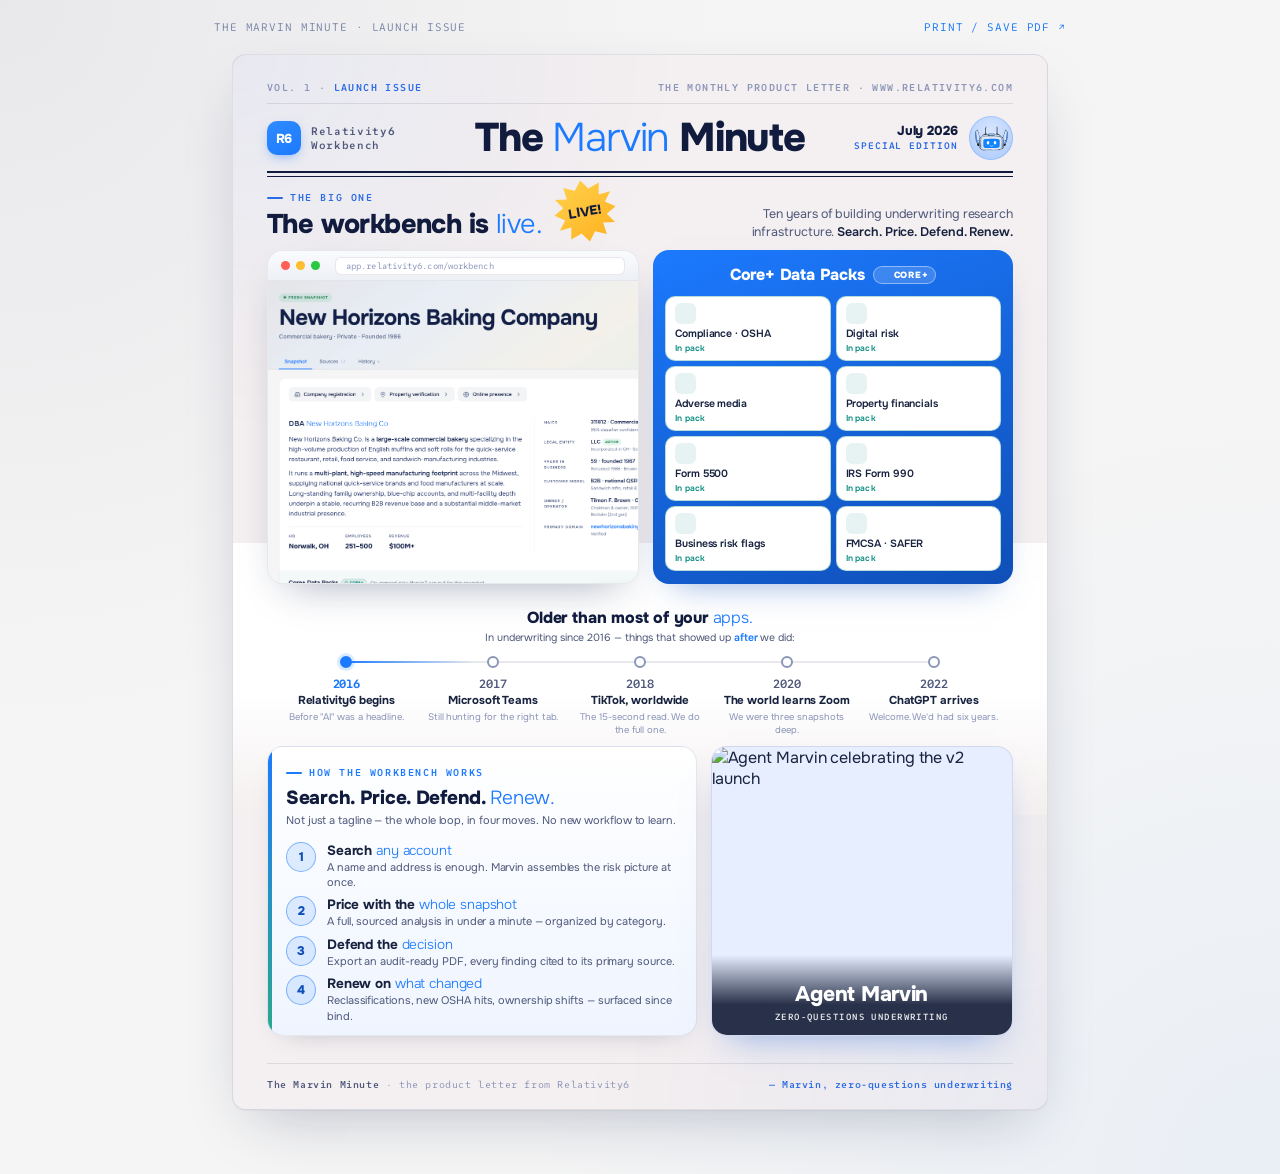
==== commit 1246a200: "Remove breadcrumb link from hosted Marvin Minute" ====
--- a/marvin-minute/index.html
+++ b/marvin-minute/index.html
@@ -11,7 +11,7 @@
 </head>
 <body>
   <div class="doc-bar">
-    <a href="https://relativity6.com">← Relativity6</a><span class="sep">/</span><span>The Marvin Minute · Launch Issue</span>
+    <span>The Marvin Minute · Launch Issue</span>
     <a class="print" href="#" onclick="window.print();return false;">Print / Save PDF ↗</a>
   </div>
   <svg width="0" height="0" style="position:absolute;" aria-hidden="true">
